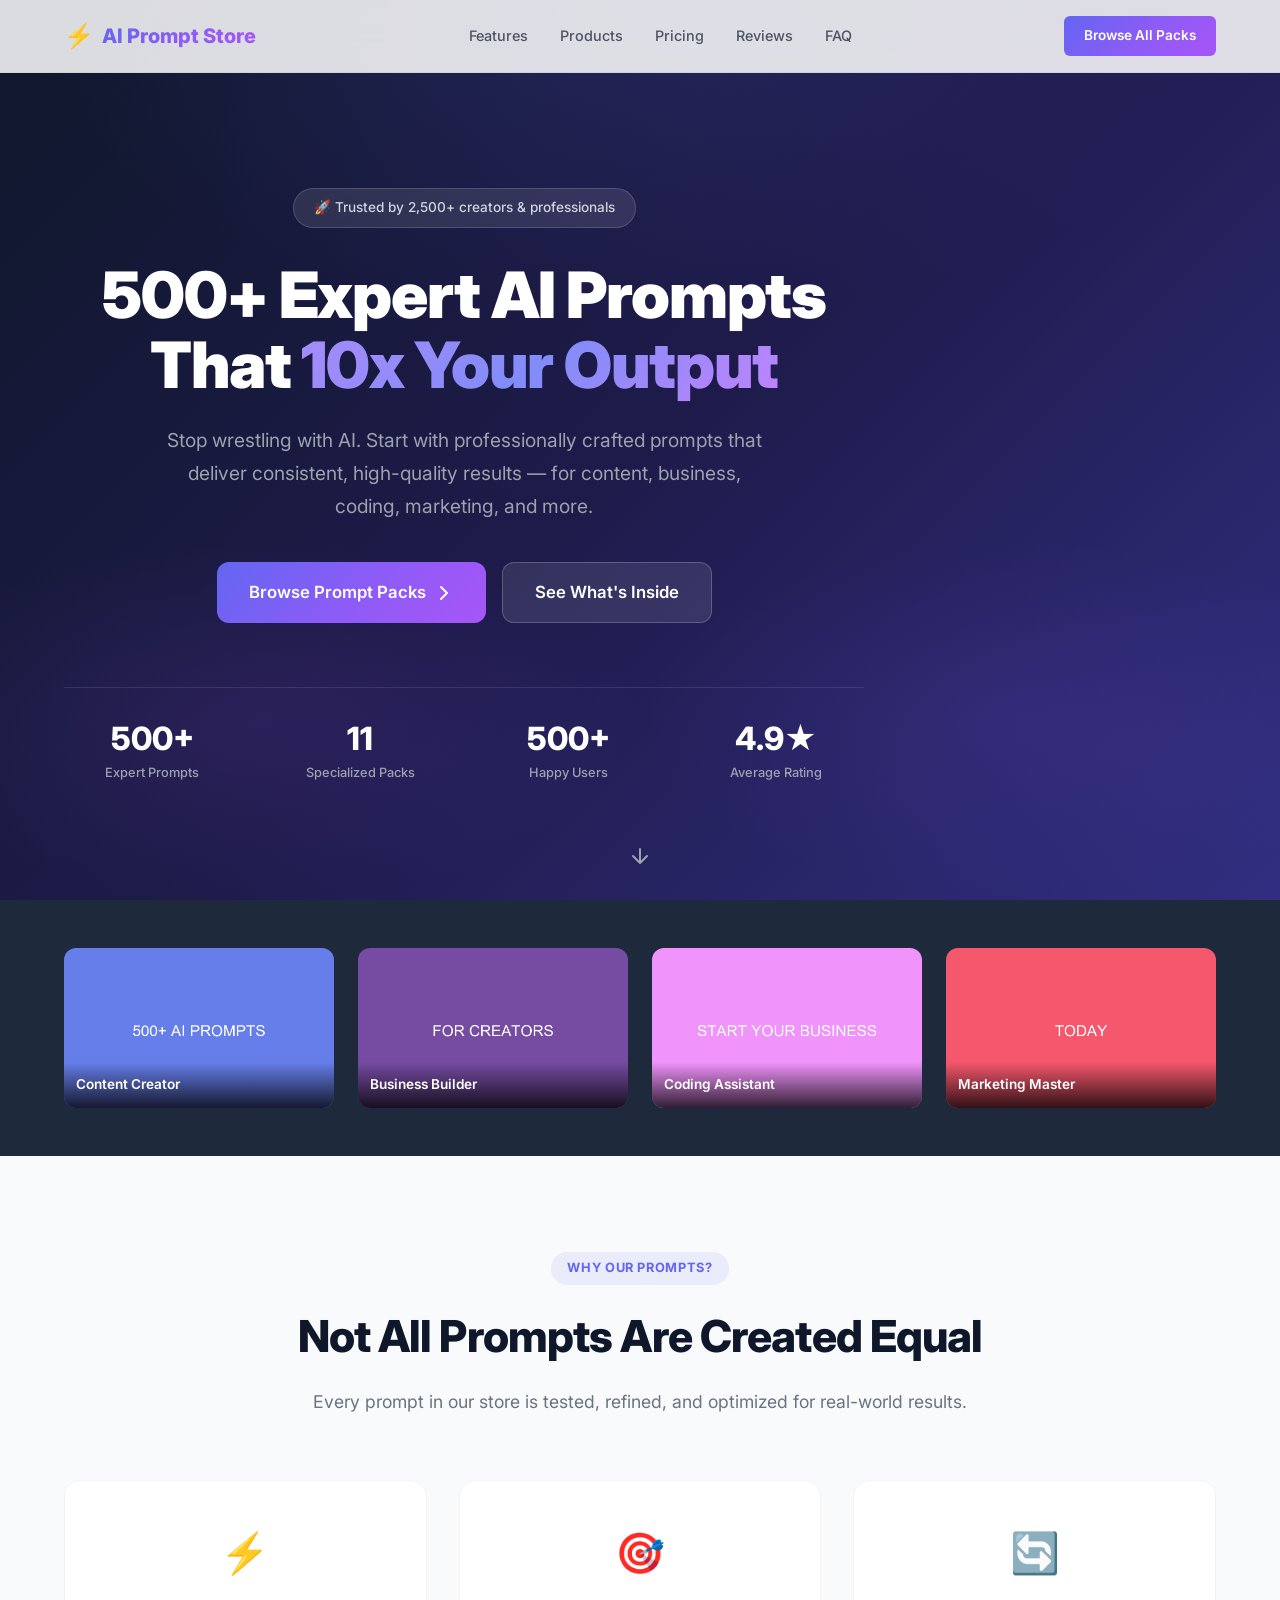
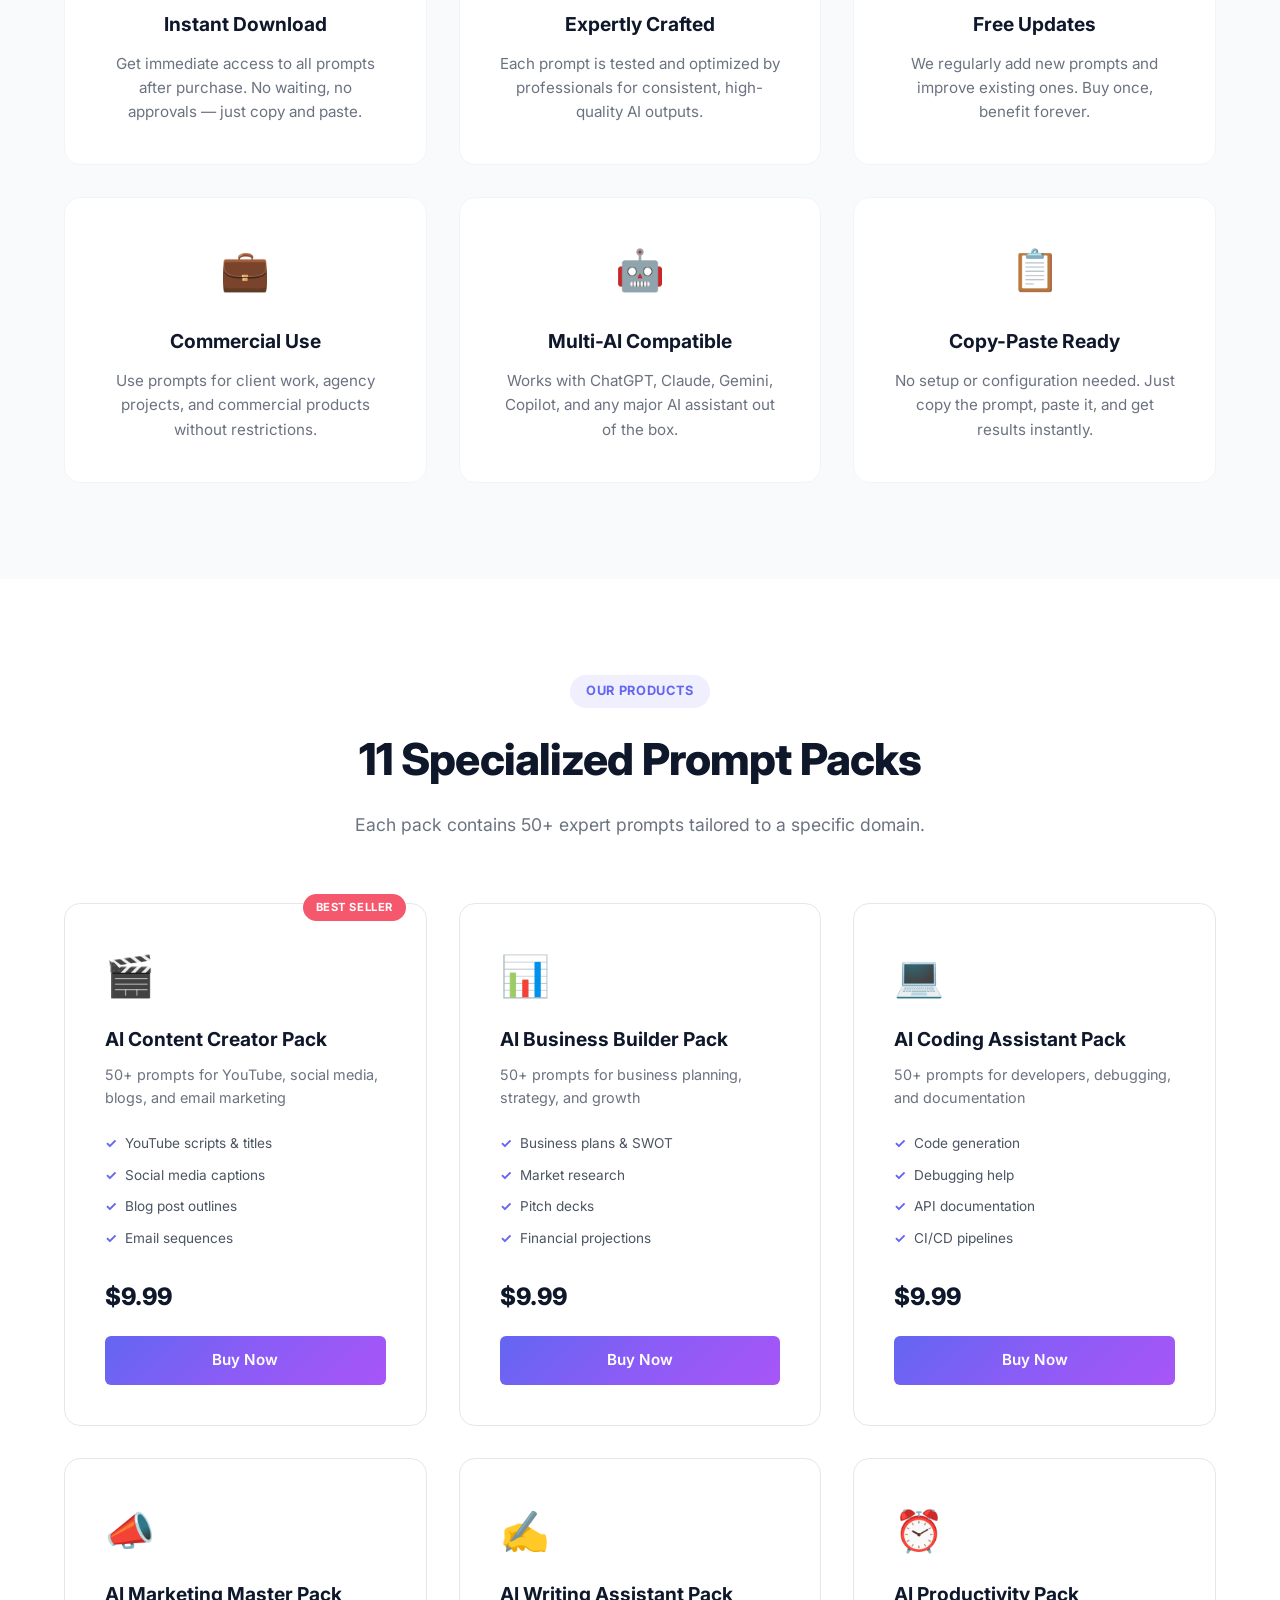
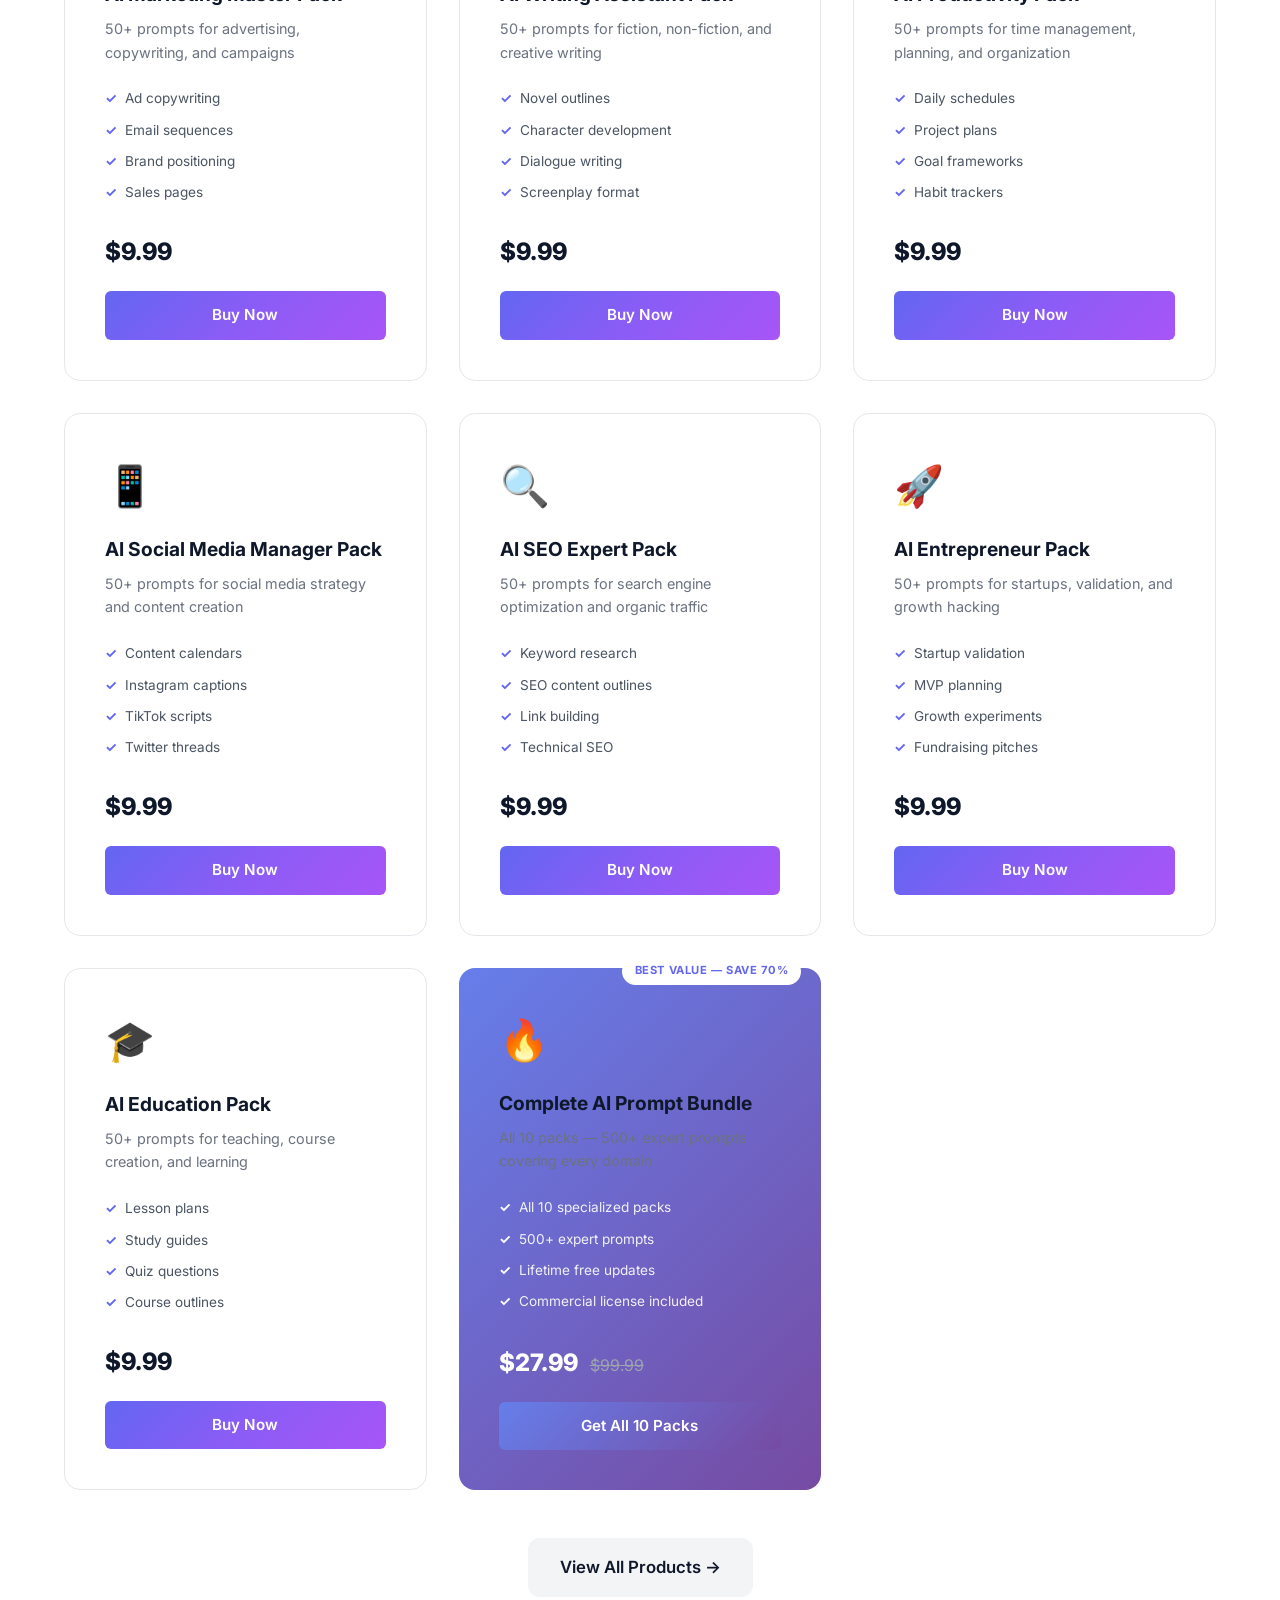
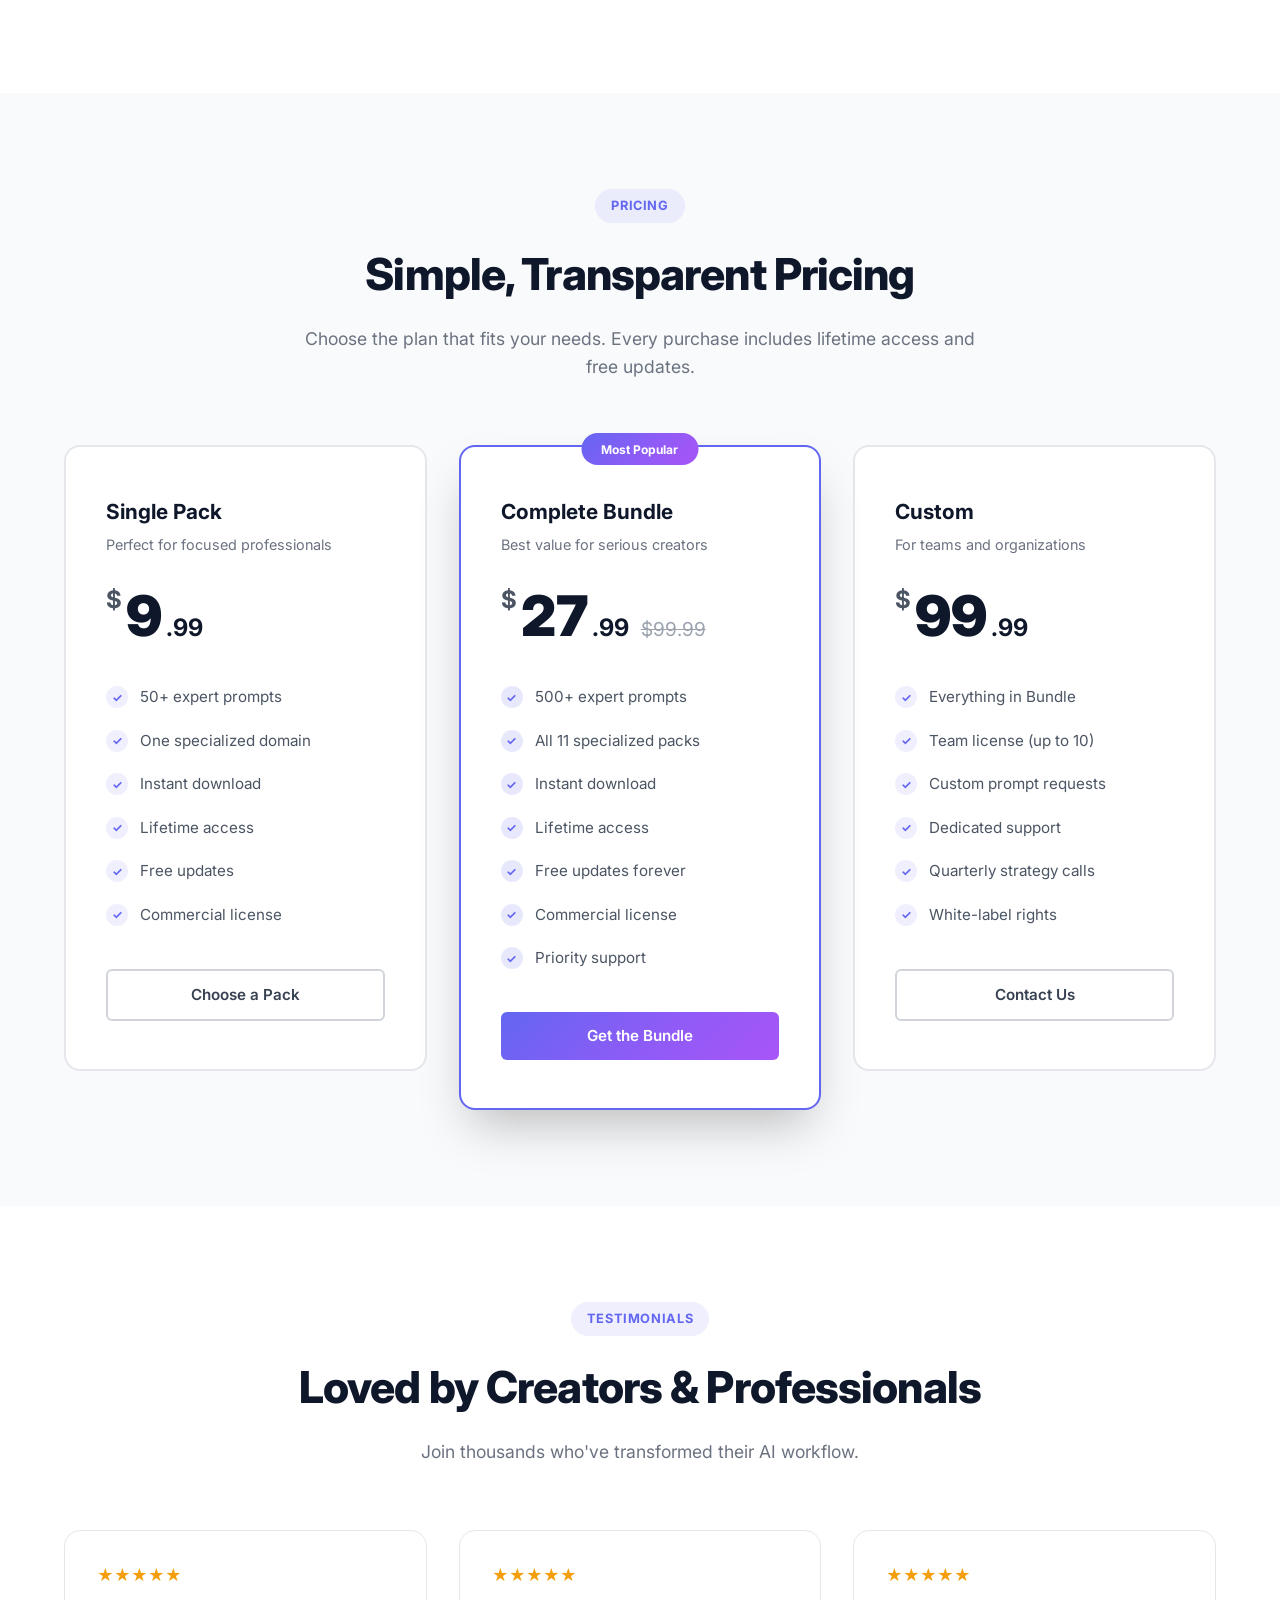
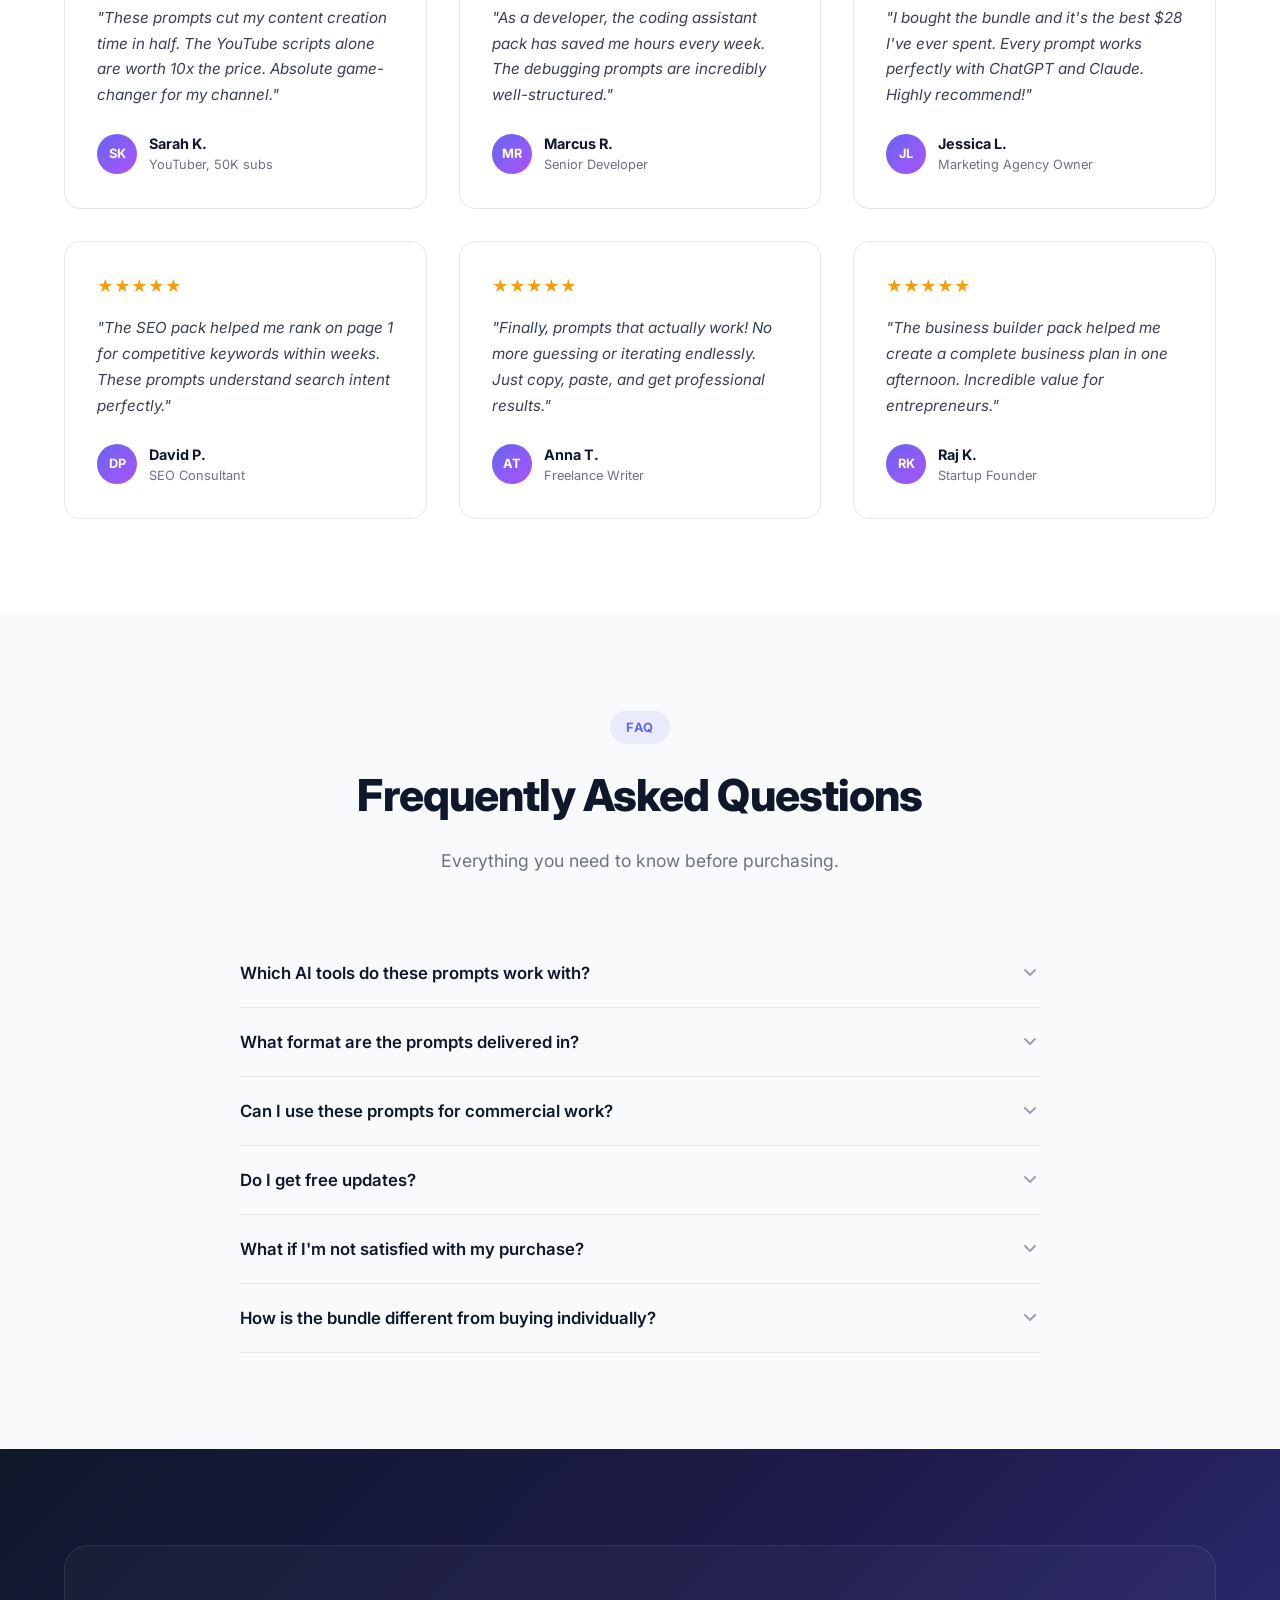
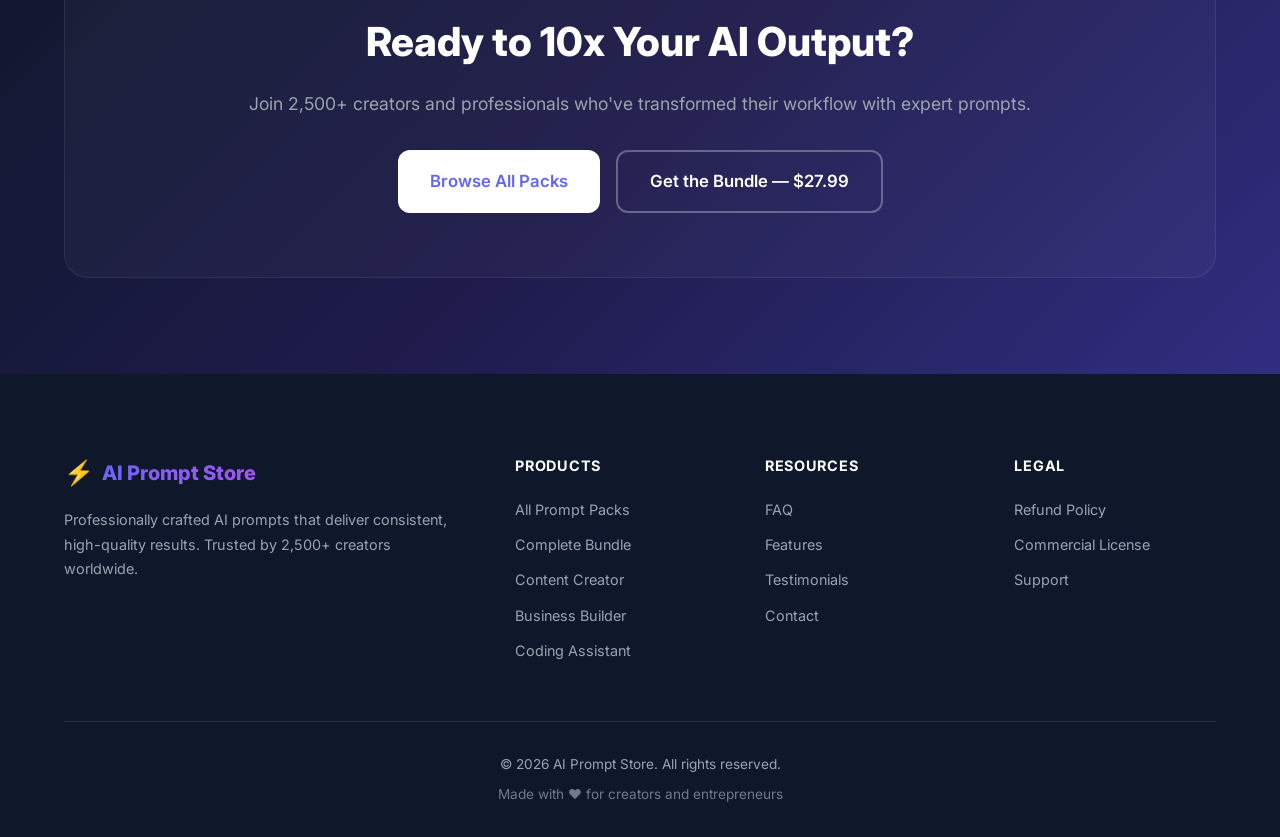
==== index.html @ a490a83b "Serve landing site at Pages root: move website/* to repo root" ====
<!DOCTYPE html>
<html lang="en">
<head>
    <meta charset="UTF-8">
    <meta name="viewport" content="width=device-width, initial-scale=1.0">
    <title>AI Prompt Store - 500+ Expert Prompts for Creators & Entrepreneurs</title>
    <meta name="description" content="Download 500+ expert AI prompts for content creation, marketing, coding, business, and more. Boost your productivity with our curated prompt collections.">
    <meta property="og:title" content="AI Prompt Store — 500+ Expert AI Prompts">
    <meta property="og:description" content="Supercharge your workflow with professionally crafted prompts for ChatGPT, Claude, and Gemini.">
    <meta property="og:type" content="website">
    <meta name="twitter:card" content="summary_large_image">
    <link rel="preconnect" href="https://fonts.googleapis.com">
    <link rel="preconnect" href="https://fonts.gstatic.com" crossorigin>
    <link href="https://fonts.googleapis.com/css2?family=Inter:wght@300;400;500;600;700;800;900&display=swap" rel="stylesheet">
    <link rel="stylesheet" href="css/styles.css">
</head>
<body>
    <!-- Navigation -->
    <header class="header" id="header">
        <div class="container">
            <nav class="nav">
                <a href="index.html" class="logo">
                    <span class="logo-icon">⚡</span>
                    <span class="logo-text">AI Prompt Store</span>
                </a>
                <ul class="nav-links" id="navLinks">
                    <li><a href="#features">Features</a></li>
                    <li><a href="#products">Products</a></li>
                    <li><a href="#pricing">Pricing</a></li>
                    <li><a href="#testimonials">Reviews</a></li>
                    <li><a href="#faq">FAQ</a></li>
                </ul>
                <a href="products.html" class="cta-nav">Browse All Packs</a>
                <button class="mobile-toggle" id="mobileToggle" aria-label="Toggle menu">
                    <span></span>
                    <span></span>
                    <span></span>
                </button>
            </nav>
        </div>
    </header>

    <!-- Hero Section -->
    <section class="hero">
        <div class="hero-bg"></div>
        <div class="container">
            <div class="hero-content">
                <span class="hero-badge">🚀 Trusted by 2,500+ creators & professionals</span>
                <h1 class="hero-title">500+ Expert AI Prompts That <span class="gradient-text">10x Your Output</span></h1>
                <p class="hero-subtitle">Stop wrestling with AI. Start with professionally crafted prompts that deliver consistent, high-quality results — for content, business, coding, marketing, and more.</p>
                <div class="hero-cta">
                    <a href="products.html" class="btn btn-primary btn-large">
                        Browse Prompt Packs
                        <svg width="20" height="20" viewBox="0 0 20 20" fill="none"><path d="M7 4l6 6-6 6" stroke="currentColor" stroke-width="2" stroke-linecap="round" stroke-linejoin="round"/></svg>
                    </a>
                    <a href="#features" class="btn btn-ghost btn-large">See What's Inside</a>
                </div>
                <div class="hero-stats">
                    <div class="stat">
                        <span class="stat-number">500+</span>
                        <span class="stat-label">Expert Prompts</span>
                    </div>
                    <div class="stat">
                        <span class="stat-number">11</span>
                        <span class="stat-label">Specialized Packs</span>
                    </div>
                    <div class="stat">
                        <span class="stat-number">2,500+</span>
                        <span class="stat-label">Happy Users</span>
                    </div>
                    <div class="stat">
                        <span class="stat-number">4.9★</span>
                        <span class="stat-label">Average Rating</span>
                    </div>
                </div>
            </div>
        </div>
        <div class="hero-scroll">
            <a href="#features">
                <svg width="24" height="24" viewBox="0 0 24 24" fill="none"><path d="M12 5v14M5 12l7 7 7-7" stroke="currentColor" stroke-width="2" stroke-linecap="round" stroke-linejoin="round"/></svg>
            </a>
        </div>
    </section>

    <!-- Promo Images Strip -->
    <section class="promo-strip">
        <div class="container">
            <div class="promo-grid">
                <div class="promo-item">
                    <img src="promo-1.png" alt="AI Prompt Pack Preview" loading="lazy">
                    <span>Content Creator</span>
                </div>
                <div class="promo-item">
                    <img src="promo-2.png" alt="Business Builder Pack" loading="lazy">
                    <span>Business Builder</span>
                </div>
                <div class="promo-item">
                    <img src="promo-3.png" alt="Coding Assistant Pack" loading="lazy">
                    <span>Coding Assistant</span>
                </div>
                <div class="promo-item">
                    <img src="promo-4.png" alt="Marketing Master Pack" loading="lazy">
                    <span>Marketing Master</span>
                </div>
            </div>
        </div>
    </section>

    <!-- Features Section -->
    <section class="features" id="features">
        <div class="container">
            <div class="section-header">
                <span class="section-badge">Why Our Prompts?</span>
                <h2 class="section-title">Not All Prompts Are Created Equal</h2>
                <p class="section-subtitle">Every prompt in our store is tested, refined, and optimized for real-world results.</p>
            </div>
            <div class="features-grid">
                <div class="feature-card">
                    <div class="feature-icon">⚡</div>
                    <h3>Instant Download</h3>
                    <p>Get immediate access to all prompts after purchase. No waiting, no approvals — just copy and paste.</p>
                </div>
                <div class="feature-card">
                    <div class="feature-icon">🎯</div>
                    <h3>Expertly Crafted</h3>
                    <p>Each prompt is tested and optimized by professionals for consistent, high-quality AI outputs.</p>
                </div>
                <div class="feature-card">
                    <div class="feature-icon">🔄</div>
                    <h3>Free Updates</h3>
                    <p>We regularly add new prompts and improve existing ones. Buy once, benefit forever.</p>
                </div>
                <div class="feature-card">
                    <div class="feature-icon">💼</div>
                    <h3>Commercial Use</h3>
                    <p>Use prompts for client work, agency projects, and commercial products without restrictions.</p>
                </div>
                <div class="feature-card">
                    <div class="feature-icon">🤖</div>
                    <h3>Multi-AI Compatible</h3>
                    <p>Works with ChatGPT, Claude, Gemini, Copilot, and any major AI assistant out of the box.</p>
                </div>
                <div class="feature-card">
                    <div class="feature-icon">📋</div>
                    <h3>Copy-Paste Ready</h3>
                    <p>No setup or configuration needed. Just copy the prompt, paste it, and get results instantly.</p>
                </div>
            </div>
        </div>
    </section>

    <!-- Products Section -->
    <section class="products" id="products">
        <div class="container">
            <div class="section-header">
                <span class="section-badge">Our Products</span>
                <h2 class="section-title">11 Specialized Prompt Packs</h2>
                <p class="section-subtitle">Each pack contains 50+ expert prompts tailored to a specific domain.</p>
            </div>
            <div class="product-grid">
                <div class="product-card">
                    <div class="product-badge">Best Seller</div>
                    <div class="product-icon">🎬</div>
                    <h3>AI Content Creator Pack</h3>
                    <p>50+ prompts for YouTube, social media, blogs, and email marketing</p>
                    <ul class="product-features">
                        <li>YouTube scripts & titles</li>
                        <li>Social media captions</li>
                        <li>Blog post outlines</li>
                        <li>Email sequences</li>
                    </ul>
                    <div class="product-price">
                        <span class="price-current">$9.99</span>
                    </div>
                    <a href="https://abhishekanand31.gumroad.com/l/ai-content-creator-pack" class="btn btn-primary" target="_blank" rel="noopener">Buy Now</a>
                </div>

                <div class="product-card">
                    <div class="product-icon">📊</div>
                    <h3>AI Business Builder Pack</h3>
                    <p>50+ prompts for business planning, strategy, and growth</p>
                    <ul class="product-features">
                        <li>Business plans & SWOT</li>
                        <li>Market research</li>
                        <li>Pitch decks</li>
                        <li>Financial projections</li>
                    </ul>
                    <div class="product-price">
                        <span class="price-current">$9.99</span>
                    </div>
                    <a href="https://abhishekanand31.gumroad.com/l/ai-business-builder-pack" class="btn btn-primary" target="_blank" rel="noopener">Buy Now</a>
                </div>

                <div class="product-card">
                    <div class="product-icon">💻</div>
                    <h3>AI Coding Assistant Pack</h3>
                    <p>50+ prompts for developers, debugging, and documentation</p>
                    <ul class="product-features">
                        <li>Code generation</li>
                        <li>Debugging help</li>
                        <li>API documentation</li>
                        <li>CI/CD pipelines</li>
                    </ul>
                    <div class="product-price">
                        <span class="price-current">$9.99</span>
                    </div>
                    <a href="https://abhishekanand31.gumroad.com/l/ai-coding-assistant-pack" class="btn btn-primary" target="_blank" rel="noopener">Buy Now</a>
                </div>

                <div class="product-card">
                    <div class="product-icon">📣</div>
                    <h3>AI Marketing Master Pack</h3>
                    <p>50+ prompts for advertising, copywriting, and campaigns</p>
                    <ul class="product-features">
                        <li>Ad copywriting</li>
                        <li>Email sequences</li>
                        <li>Brand positioning</li>
                        <li>Sales pages</li>
                    </ul>
                    <div class="product-price">
                        <span class="price-current">$9.99</span>
                    </div>
                    <a href="https://abhishekanand31.gumroad.com/l/ai-marketing-master-pack" class="btn btn-primary" target="_blank" rel="noopener">Buy Now</a>
                </div>

                <div class="product-card">
                    <div class="product-icon">✍️</div>
                    <h3>AI Writing Assistant Pack</h3>
                    <p>50+ prompts for fiction, non-fiction, and creative writing</p>
                    <ul class="product-features">
                        <li>Novel outlines</li>
                        <li>Character development</li>
                        <li>Dialogue writing</li>
                        <li>Screenplay format</li>
                    </ul>
                    <div class="product-price">
                        <span class="price-current">$9.99</span>
                    </div>
                    <a href="https://abhishekanand31.gumroad.com/l/ai-writing-assistant-pack" class="btn btn-primary" target="_blank" rel="noopener">Buy Now</a>
                </div>

                <div class="product-card">
                    <div class="product-icon">⏰</div>
                    <h3>AI Productivity Pack</h3>
                    <p>50+ prompts for time management, planning, and organization</p>
                    <ul class="product-features">
                        <li>Daily schedules</li>
                        <li>Project plans</li>
                        <li>Goal frameworks</li>
                        <li>Habit trackers</li>
                    </ul>
                    <div class="product-price">
                        <span class="price-current">$9.99</span>
                    </div>
                    <a href="https://abhishekanand31.gumroad.com/l/ai-productivity-pack" class="btn btn-primary" target="_blank" rel="noopener">Buy Now</a>
                </div>

                <div class="product-card">
                    <div class="product-icon">📱</div>
                    <h3>AI Social Media Manager Pack</h3>
                    <p>50+ prompts for social media strategy and content creation</p>
                    <ul class="product-features">
                        <li>Content calendars</li>
                        <li>Instagram captions</li>
                        <li>TikTok scripts</li>
                        <li>Twitter threads</li>
                    </ul>
                    <div class="product-price">
                        <span class="price-current">$9.99</span>
                    </div>
                    <a href="https://abhishekanand31.gumroad.com/l/ai-social-media-manager-pack" class="btn btn-primary" target="_blank" rel="noopener">Buy Now</a>
                </div>

                <div class="product-card">
                    <div class="product-icon">🔍</div>
                    <h3>AI SEO Expert Pack</h3>
                    <p>50+ prompts for search engine optimization and organic traffic</p>
                    <ul class="product-features">
                        <li>Keyword research</li>
                        <li>SEO content outlines</li>
                        <li>Link building</li>
                        <li>Technical SEO</li>
                    </ul>
                    <div class="product-price">
                        <span class="price-current">$9.99</span>
                    </div>
                    <a href="https://abhishekanand31.gumroad.com/l/ai-seo-expert-pack" class="btn btn-primary" target="_blank" rel="noopener">Buy Now</a>
                </div>

                <div class="product-card">
                    <div class="product-icon">🚀</div>
                    <h3>AI Entrepreneur Pack</h3>
                    <p>50+ prompts for startups, validation, and growth hacking</p>
                    <ul class="product-features">
                        <li>Startup validation</li>
                        <li>MVP planning</li>
                        <li>Growth experiments</li>
                        <li>Fundraising pitches</li>
                    </ul>
                    <div class="product-price">
                        <span class="price-current">$9.99</span>
                    </div>
                    <a href="https://abhishekanand31.gumroad.com/l/ai-entrepreneur-pack" class="btn btn-primary" target="_blank" rel="noopener">Buy Now</a>
                </div>

                <div class="product-card">
                    <div class="product-icon">🎓</div>
                    <h3>AI Education Pack</h3>
                    <p>50+ prompts for teaching, course creation, and learning</p>
                    <ul class="product-features">
                        <li>Lesson plans</li>
                        <li>Study guides</li>
                        <li>Quiz questions</li>
                        <li>Course outlines</li>
                    </ul>
                    <div class="product-price">
                        <span class="price-current">$9.99</span>
                    </div>
                    <a href="https://abhishekanand31.gumroad.com/l/ai-education-pack" class="btn btn-primary" target="_blank" rel="noopener">Buy Now</a>
                </div>

                <div class="product-card product-card-bundle">
                    <div class="product-badge badge-bundle">Best Value — Save 70%</div>
                    <div class="product-icon">🔥</div>
                    <h3>Complete AI Prompt Bundle</h3>
                    <p>All 10 packs — 500+ expert prompts covering every domain</p>
                    <ul class="product-features">
                        <li>All 10 specialized packs</li>
                        <li>500+ expert prompts</li>
                        <li>Lifetime free updates</li>
                        <li>Commercial license included</li>
                    </ul>
                    <div class="product-price">
                        <span class="price-current">$27.99</span>
                        <span class="price-original">$99.99</span>
                    </div>
                    <a href="https://abhishekanand31.gumroad.com/l/complete-ai-prompt-bundle" class="btn btn-bundle" target="_blank" rel="noopener">Get All 10 Packs</a>
                </div>
            </div>
            <div class="products-cta">
                <a href="products.html" class="btn btn-secondary btn-large">View All Products &rarr;</a>
            </div>
        </div>
    </section>

    <!-- Pricing Section -->
    <section class="pricing" id="pricing">
        <div class="container">
            <div class="section-header">
                <span class="section-badge">Pricing</span>
                <h2 class="section-title">Simple, Transparent Pricing</h2>
                <p class="section-subtitle">Choose the plan that fits your needs. Every purchase includes lifetime access and free updates.</p>
            </div>
            <div class="pricing-grid">
                <div class="pricing-card">
                    <div class="pricing-header">
                        <h3>Single Pack</h3>
                        <p>Perfect for focused professionals</p>
                    </div>
                    <div class="pricing-amount">
                        <span class="currency">$</span>
                        <span class="price">9</span>
                        <span class="cents">.99</span>
                    </div>
                    <ul class="pricing-features">
                        <li><span class="check">✓</span> 50+ expert prompts</li>
                        <li><span class="check">✓</span> One specialized domain</li>
                        <li><span class="check">✓</span> Instant download</li>
                        <li><span class="check">✓</span> Lifetime access</li>
                        <li><span class="check">✓</span> Free updates</li>
                        <li><span class="check">✓</span> Commercial license</li>
                    </ul>
                    <a href="products.html" class="btn btn-outline">Choose a Pack</a>
                </div>

                <div class="pricing-card pricing-popular">
                    <div class="popular-badge">Most Popular</div>
                    <div class="pricing-header">
                        <h3>Complete Bundle</h3>
                        <p>Best value for serious creators</p>
                    </div>
                    <div class="pricing-amount">
                        <span class="currency">$</span>
                        <span class="price">27</span>
                        <span class="cents">.99</span>
                        <span class="period">$99.99</span>
                    </div>
                    <ul class="pricing-features">
                        <li><span class="check">✓</span> 500+ expert prompts</li>
                        <li><span class="check">✓</span> All 11 specialized packs</li>
                        <li><span class="check">✓</span> Instant download</li>
                        <li><span class="check">✓</span> Lifetime access</li>
                        <li><span class="check">✓</span> Free updates forever</li>
                        <li><span class="check">✓</span> Commercial license</li>
                        <li><span class="check">✓</span> Priority support</li>
                    </ul>
                    <a href="https://abhishekanand31.gumroad.com/l/complete-ai-prompt-bundle" class="btn btn-primary" target="_blank" rel="noopener">Get the Bundle</a>
                </div>

                <div class="pricing-card">
                    <div class="pricing-header">
                        <h3>Custom</h3>
                        <p>For teams and organizations</p>
                    </div>
                    <div class="pricing-amount">
                        <span class="currency">$</span>
                        <span class="price">99</span>
                        <span class="cents">.99</span>
                    </div>
                    <ul class="pricing-features">
                        <li><span class="check">✓</span> Everything in Bundle</li>
                        <li><span class="check">✓</span> Team license (up to 10)</li>
                        <li><span class="check">✓</span> Custom prompt requests</li>
                        <li><span class="check">✓</span> Dedicated support</li>
                        <li><span class="check">✓</span> Quarterly strategy calls</li>
                        <li><span class="check">✓</span> White-label rights</li>
                    </ul>
                    <a href="mailto:abhishekanand31@gmail.com" class="btn btn-outline">Contact Us</a>
                </div>
            </div>
        </div>
    </section>

    <!-- Testimonials Section -->
    <section class="testimonials" id="testimonials">
        <div class="container">
            <div class="section-header">
                <span class="section-badge">Testimonials</span>
                <h2 class="section-title">Loved by Creators & Professionals</h2>
                <p class="section-subtitle">Join thousands who've transformed their AI workflow.</p>
            </div>
            <div class="testimonials-grid">
                <div class="testimonial-card">
                    <div class="testimonial-stars">★★★★★</div>
                    <p class="testimonial-text">"These prompts cut my content creation time in half. The YouTube scripts alone are worth 10x the price. Absolute game-changer for my channel."</p>
                    <div class="testimonial-author">
                        <div class="author-avatar">SK</div>
                        <div class="author-info">
                            <span class="author-name">Sarah K.</span>
                            <span class="author-role">YouTuber, 50K subs</span>
                        </div>
                    </div>
                </div>

                <div class="testimonial-card">
                    <div class="testimonial-stars">★★★★★</div>
                    <p class="testimonial-text">"As a developer, the coding assistant pack has saved me hours every week. The debugging prompts are incredibly well-structured."</p>
                    <div class="testimonial-author">
                        <div class="author-avatar">MR</div>
                        <div class="author-info">
                            <span class="author-name">Marcus R.</span>
                            <span class="author-role">Senior Developer</span>
                        </div>
                    </div>
                </div>

                <div class="testimonial-card">
                    <div class="testimonial-stars">★★★★★</div>
                    <p class="testimonial-text">"I bought the bundle and it's the best $28 I've ever spent. Every prompt works perfectly with ChatGPT and Claude. Highly recommend!"</p>
                    <div class="testimonial-author">
                        <div class="author-avatar">JL</div>
                        <div class="author-info">
                            <span class="author-name">Jessica L.</span>
                            <span class="author-role">Marketing Agency Owner</span>
                        </div>
                    </div>
                </div>

                <div class="testimonial-card">
                    <div class="testimonial-stars">★★★★★</div>
                    <p class="testimonial-text">"The SEO pack helped me rank on page 1 for competitive keywords within weeks. These prompts understand search intent perfectly."</p>
                    <div class="testimonial-author">
                        <div class="author-avatar">DP</div>
                        <div class="author-info">
                            <span class="author-name">David P.</span>
                            <span class="author-role">SEO Consultant</span>
                        </div>
                    </div>
                </div>

                <div class="testimonial-card">
                    <div class="testimonial-stars">★★★★★</div>
                    <p class="testimonial-text">"Finally, prompts that actually work! No more guessing or iterating endlessly. Just copy, paste, and get professional results."</p>
                    <div class="testimonial-author">
                        <div class="author-avatar">AT</div>
                        <div class="author-info">
                            <span class="author-name">Anna T.</span>
                            <span class="author-role">Freelance Writer</span>
                        </div>
                    </div>
                </div>

                <div class="testimonial-card">
                    <div class="testimonial-stars">★★★★★</div>
                    <p class="testimonial-text">"The business builder pack helped me create a complete business plan in one afternoon. Incredible value for entrepreneurs."</p>
                    <div class="testimonial-author">
                        <div class="author-avatar">RK</div>
                        <div class="author-info">
                            <span class="author-name">Raj K.</span>
                            <span class="author-role">Startup Founder</span>
                        </div>
                    </div>
                </div>
            </div>
        </div>
    </section>

    <!-- FAQ Section -->
    <section class="faq" id="faq">
        <div class="container">
            <div class="section-header">
                <span class="section-badge">FAQ</span>
                <h2 class="section-title">Frequently Asked Questions</h2>
                <p class="section-subtitle">Everything you need to know before purchasing.</p>
            </div>
            <div class="faq-list">
                <div class="faq-item">
                    <button class="faq-question" aria-expanded="false">
                        <span>Which AI tools do these prompts work with?</span>
                        <svg class="faq-icon" width="20" height="20" viewBox="0 0 20 20" fill="none"><path d="M5 7l5 5 5-5" stroke="currentColor" stroke-width="2" stroke-linecap="round" stroke-linejoin="round"/></svg>
                    </button>
                    <div class="faq-answer">
                        <p>All prompts work with ChatGPT (GPT-4 & GPT-3.5), Claude, Google Gemini, Microsoft Copilot, and any other major AI assistant. They're designed to be model-agnostic — just copy and paste.</p>
                    </div>
                </div>

                <div class="faq-item">
                    <button class="faq-question" aria-expanded="false">
                        <span>What format are the prompts delivered in?</span>
                        <svg class="faq-icon" width="20" height="20" viewBox="0 0 20 20" fill="none"><path d="M5 7l5 5 5-5" stroke="currentColor" stroke-width="2" stroke-linecap="round" stroke-linejoin="round"/></svg>
                    </button>
                    <div class="faq-answer">
                        <p>Prompts are delivered as a beautifully formatted Markdown (.md) file that works with any text editor. You can also open it in Notion, Obsidian, or any Markdown viewer. Each prompt is clearly categorized and ready to copy-paste.</p>
                    </div>
                </div>

                <div class="faq-item">
                    <button class="faq-question" aria-expanded="false">
                        <span>Can I use these prompts for commercial work?</span>
                        <svg class="faq-icon" width="20" height="20" viewBox="0 0 20 20" fill="none"><path d="M5 7l5 5 5-5" stroke="currentColor" stroke-width="2" stroke-linecap="round" stroke-linejoin="round"/></svg>
                    </button>
                    <div class="faq-answer">
                        <p>Absolutely! Every purchase includes a full commercial license. You can use these prompts for client work, agency projects, content you sell, and any commercial purpose. No attribution required.</p>
                    </div>
                </div>

                <div class="faq-item">
                    <button class="faq-question" aria-expanded="false">
                        <span>Do I get free updates?</span>
                        <svg class="faq-icon" width="20" height="20" viewBox="0 0 20 20" fill="none"><path d="M5 7l5 5 5-5" stroke="currentColor" stroke-width="2" stroke-linecap="round" stroke-linejoin="round"/></svg>
                    </button>
                    <div class="faq-answer">
                        <p>Yes! All purchases include lifetime free updates. We regularly add new prompts and improve existing ones based on user feedback. You'll get notified when new content is available.</p>
                    </div>
                </div>

                <div class="faq-item">
                    <button class="faq-question" aria-expanded="false">
                        <span>What if I'm not satisfied with my purchase?</span>
                        <svg class="faq-icon" width="20" height="20" viewBox="0 0 20 20" fill="none"><path d="M5 7l5 5 5-5" stroke="currentColor" stroke-width="2" stroke-linecap="round" stroke-linejoin="round"/></svg>
                    </button>
                    <div class="faq-answer">
                        <p>We offer a 30-day money-back guarantee. If you're not completely satisfied, just reach out and we'll refund your purchase — no questions asked. We stand behind the quality of our prompts.</p>
                    </div>
                </div>

                <div class="faq-item">
                    <button class="faq-question" aria-expanded="false">
                        <span>How is the bundle different from buying individually?</span>
                        <svg class="faq-icon" width="20" height="20" viewBox="0 0 20 20" fill="none"><path d="M5 7l5 5 5-5" stroke="currentColor" stroke-width="2" stroke-linecap="round" stroke-linejoin="round"/></svg>
                    </button>
                    <div class="faq-answer">
                        <p>The Complete Bundle includes all 10 individual packs plus a bonus "All-in-One" combined file for easy reference. At $27.99, you save 70% compared to buying all packs individually ($99.99 total). It's the best value by far.</p>
                    </div>
                </div>
            </div>
        </div>
    </section>

    <!-- CTA Section -->
    <section class="cta-section">
        <div class="container">
            <div class="cta-box">
                <h2>Ready to 10x Your AI Output?</h2>
                <p>Join 2,500+ creators and professionals who've transformed their workflow with expert prompts.</p>
                <div class="cta-buttons">
                    <a href="products.html" class="btn btn-white btn-large">Browse All Packs</a>
                    <a href="https://abhishekanand31.gumroad.com/l/complete-ai-prompt-bundle" class="btn btn-white-outline btn-large" target="_blank" rel="noopener">Get the Bundle — $27.99</a>
                </div>
            </div>
        </div>
    </section>

    <!-- Footer -->
    <footer class="footer">
        <div class="container">
            <div class="footer-grid">
                <div class="footer-brand">
                    <a href="index.html" class="logo">
                        <span class="logo-icon">⚡</span>
                        <span class="logo-text">AI Prompt Store</span>
                    </a>
                    <p>Professionally crafted AI prompts that deliver consistent, high-quality results. Trusted by 2,500+ creators worldwide.</p>
                </div>
                <div class="footer-links">
                    <h4>Products</h4>
                    <ul>
                        <li><a href="products.html">All Prompt Packs</a></li>
                        <li><a href="https://abhishekanand31.gumroad.com/l/complete-ai-prompt-bundle" target="_blank" rel="noopener">Complete Bundle</a></li>
                        <li><a href="products.html#creator">Content Creator</a></li>
                        <li><a href="products.html#business">Business Builder</a></li>
                        <li><a href="products.html#coding">Coding Assistant</a></li>
                    </ul>
                </div>
                <div class="footer-links">
                    <h4>Resources</h4>
                    <ul>
                        <li><a href="#faq">FAQ</a></li>
                        <li><a href="#features">Features</a></li>
                        <li><a href="#testimonials">Testimonials</a></li>
                        <li><a href="mailto:abhishekanand31@gmail.com">Contact</a></li>
                    </ul>
                </div>
                <div class="footer-links">
                    <h4>Legal</h4>
                    <ul>
                        <li><a href="#faq">Refund Policy</a></li>
                        <li><a href="#faq">Commercial License</a></li>
                        <li><a href="mailto:abhishekanand31@gmail.com">Support</a></li>
                    </ul>
                </div>
            </div>
            <div class="footer-bottom">
                <p>&copy; 2026 AI Prompt Store. All rights reserved.</p>
                <p>Made with ❤️ for creators and entrepreneurs</p>
            </div>
        </div>
    </footer>

    <script src="js/main.js"></script>
</body>
</html>
---- css/styles.css ----
/* ===== CSS Variables ===== */
:root {
    --primary: #6366f1;
    --primary-dark: #4f46e5;
    --primary-light: #818cf8;
    --secondary: #f5576c;
    --accent: #f093fb;
    --dark: #0f172a;
    --dark-2: #1e293b;
    --gray-900: #111827;
    --gray-800: #1f2937;
    --gray-700: #374151;
    --gray-600: #4b5563;
    --gray-500: #6b7280;
    --gray-400: #9ca3af;
    --gray-300: #d1d5db;
    --gray-200: #e5e7eb;
    --gray-100: #f3f4f6;
    --gray-50: #f9fafb;
    --white: #ffffff;
    --success: #10b981;
    --warning: #f59e0b;
    --gradient-primary: linear-gradient(135deg, #6366f1 0%, #8b5cf6 50%, #a855f7 100%);
    --gradient-hero: linear-gradient(135deg, #0f172a 0%, #1e1b4b 50%, #312e81 100%);
    --gradient-cta: linear-gradient(135deg, #f093fb 0%, #f5576c 100%);
    --gradient-bundle: linear-gradient(135deg, #667eea 0%, #764ba2 100%);
    --shadow-sm: 0 1px 2px rgba(0,0,0,0.05);
    --shadow: 0 4px 6px -1px rgba(0,0,0,0.1), 0 2px 4px -1px rgba(0,0,0,0.06);
    --shadow-md: 0 10px 15px -3px rgba(0,0,0,0.1), 0 4px 6px -2px rgba(0,0,0,0.05);
    --shadow-lg: 0 20px 25px -5px rgba(0,0,0,0.1), 0 10px 10px -5px rgba(0,0,0,0.04);
    --shadow-xl: 0 25px 50px -12px rgba(0,0,0,0.25);
    --shadow-glow: 0 0 40px rgba(99, 102, 241, 0.3);
    --radius-sm: 6px;
    --radius: 12px;
    --radius-lg: 16px;
    --radius-xl: 24px;
    --transition: all 0.3s cubic-bezier(0.4, 0, 0.2, 1);
    --font: 'Inter', -apple-system, BlinkMacSystemFont, 'Segoe UI', sans-serif;
}

/* ===== Reset & Base ===== */
*, *::before, *::after {
    margin: 0;
    padding: 0;
    box-sizing: border-box;
}

html {
    scroll-behavior: smooth;
    -webkit-font-smoothing: antialiased;
    -moz-osx-font-smoothing: grayscale;
}

body {
    font-family: var(--font);
    font-size: 16px;
    line-height: 1.6;
    color: var(--gray-700);
    background: var(--white);
    overflow-x: hidden;
}

a {
    text-decoration: none;
    color: inherit;
    transition: var(--transition);
}

ul {
    list-style: none;
}

img {
    max-width: 100%;
    height: auto;
    display: block;
}

button {
    cursor: pointer;
    border: none;
    background: none;
    font-family: inherit;
}

.container {
    width: 100%;
    max-width: 1200px;
    margin: 0 auto;
    padding: 0 24px;
}

/* ===== Header / Navigation ===== */
.header {
    position: fixed;
    top: 0;
    left: 0;
    right: 0;
    z-index: 1000;
    background: rgba(255, 255, 255, 0.85);
    backdrop-filter: blur(20px);
    -webkit-backdrop-filter: blur(20px);
    border-bottom: 1px solid rgba(0,0,0,0.05);
    transition: var(--transition);
}

.header.scrolled {
    box-shadow: var(--shadow-md);
    background: rgba(255, 255, 255, 0.95);
}

.nav {
    display: flex;
    align-items: center;
    justify-content: space-between;
    height: 72px;
}

.logo {
    display: flex;
    align-items: center;
    gap: 8px;
    font-size: 1.25rem;
    font-weight: 800;
    color: var(--dark);
}

.logo-icon {
    font-size: 1.5rem;
}

.logo-text {
    background: var(--gradient-primary);
    -webkit-background-clip: text;
    -webkit-text-fill-color: transparent;
    background-clip: text;
}

.nav-links {
    display: flex;
    align-items: center;
    gap: 2rem;
}

.nav-links a {
    font-size: 0.9rem;
    font-weight: 500;
    color: var(--gray-600);
    position: relative;
}

.nav-links a::after {
    content: '';
    position: absolute;
    bottom: -4px;
    left: 0;
    width: 0;
    height: 2px;
    background: var(--gradient-primary);
    transition: var(--transition);
}

.nav-links a:hover {
    color: var(--primary);
}

.nav-links a:hover::after {
    width: 100%;
}

.cta-nav {
    padding: 0.6rem 1.25rem;
    background: var(--gradient-primary);
    color: white !important;
    border-radius: var(--radius-sm);
    font-size: 0.85rem;
    font-weight: 600;
    transition: var(--transition);
}

.cta-nav:hover {
    transform: translateY(-1px);
    box-shadow: var(--shadow-md);
}

.mobile-toggle {
    display: none;
    flex-direction: column;
    gap: 5px;
    padding: 4px;
}

.mobile-toggle span {
    display: block;
    width: 24px;
    height: 2px;
    background: var(--dark);
    border-radius: 2px;
    transition: var(--transition);
}

/* ===== Hero Section ===== */
.hero {
    position: relative;
    min-height: 100vh;
    display: flex;
    align-items: center;
    justify-content: center;
    background: var(--gradient-hero);
    overflow: hidden;
    padding-top: 72px;
}

.hero-bg {
    position: absolute;
    inset: 0;
    background:
        radial-gradient(ellipse 80% 60% at 50% 0%, rgba(99, 102, 241, 0.15) 0%, transparent 60%),
        radial-gradient(ellipse 60% 40% at 80% 80%, rgba(139, 92, 246, 0.1) 0%, transparent 50%),
        radial-gradient(ellipse 60% 40% at 20% 80%, rgba(168, 85, 247, 0.1) 0%, transparent 50%);
    pointer-events: none;
}

.hero-content {
    position: relative;
    z-index: 1;
    text-align: center;
    max-width: 800px;
    padding: 4rem 0;
}

.hero-badge {
    display: inline-block;
    padding: 0.5rem 1.25rem;
    background: rgba(255,255,255,0.1);
    border: 1px solid rgba(255,255,255,0.15);
    border-radius: 50px;
    color: var(--gray-300);
    font-size: 0.85rem;
    font-weight: 500;
    margin-bottom: 2rem;
    backdrop-filter: blur(10px);
}

.hero-title {
    font-size: clamp(2.5rem, 5vw, 4rem);
    font-weight: 900;
    line-height: 1.1;
    color: var(--white);
    margin-bottom: 1.5rem;
    letter-spacing: -0.02em;
}

.gradient-text {
    background: linear-gradient(135deg, #a78bfa 0%, #818cf8 50%, #c084fc 100%);
    -webkit-background-clip: text;
    -webkit-text-fill-color: transparent;
    background-clip: text;
}

.hero-subtitle {
    font-size: 1.2rem;
    color: var(--gray-400);
    margin-bottom: 2.5rem;
    max-width: 600px;
    margin-left: auto;
    margin-right: auto;
    line-height: 1.7;
}

.hero-cta {
    display: flex;
    gap: 1rem;
    justify-content: center;
    margin-bottom: 4rem;
    flex-wrap: wrap;
}

.hero-stats {
    display: grid;
    grid-template-columns: repeat(4, 1fr);
    gap: 2rem;
    padding-top: 2rem;
    border-top: 1px solid rgba(255,255,255,0.1);
}

.stat {
    text-align: center;
}

.stat-number {
    display: block;
    font-size: 2rem;
    font-weight: 800;
    color: var(--white);
    line-height: 1.2;
}

.stat-label {
    font-size: 0.8rem;
    color: var(--gray-400);
    font-weight: 500;
}

.hero-scroll {
    position: absolute;
    bottom: 2rem;
    left: 50%;
    transform: translateX(-50%);
    animation: bounce 2s infinite;
}

.hero-scroll a {
    color: var(--gray-400);
    display: flex;
    align-items: center;
    justify-content: center;
}

@keyframes bounce {
    0%, 100% { transform: translateX(-50%) translateY(0); }
    50% { transform: translateX(-50%) translateY(8px); }
}

/* ===== Buttons ===== */
.btn {
    display: inline-flex;
    align-items: center;
    justify-content: center;
    gap: 8px;
    padding: 0.75rem 1.5rem;
    border-radius: var(--radius-sm);
    font-size: 0.95rem;
    font-weight: 600;
    transition: var(--transition);
    white-space: nowrap;
}

.btn-primary {
    background: var(--gradient-primary);
    color: white;
}

.btn-primary:hover {
    transform: translateY(-2px);
    box-shadow: var(--shadow-lg), var(--shadow-glow);
}

.btn-secondary {
    background: var(--gray-100);
    color: var(--dark);
}

.btn-secondary:hover {
    background: var(--gray-200);
    transform: translateY(-2px);
}

.btn-outline {
    background: transparent;
    border: 2px solid var(--gray-300);
    color: var(--gray-700);
}

.btn-outline:hover {
    border-color: var(--primary);
    color: var(--primary);
}

.btn-bundle {
    background: var(--gradient-bundle);
    color: white;
}

.btn-bundle:hover {
    transform: translateY(-2px);
    box-shadow: var(--shadow-lg);
}

.btn-ghost {
    background: rgba(255,255,255,0.1);
    color: white;
    border: 1px solid rgba(255,255,255,0.2);
}

.btn-ghost:hover {
    background: rgba(255,255,255,0.15);
}

.btn-white {
    background: white;
    color: var(--primary);
}

.btn-white:hover {
    transform: translateY(-2px);
    box-shadow: var(--shadow-lg);
}

.btn-white-outline {
    background: transparent;
    color: white;
    border: 2px solid rgba(255,255,255,0.3);
}

.btn-white-outline:hover {
    background: rgba(255,255,255,0.1);
    border-color: rgba(255,255,255,0.5);
}

.btn-large {
    padding: 1rem 2rem;
    font-size: 1.05rem;
    border-radius: var(--radius);
}

/* ===== Promo Strip ===== */
.promo-strip {
    background: var(--dark-2);
    padding: 3rem 0;
}

.promo-grid {
    display: grid;
    grid-template-columns: repeat(4, 1fr);
    gap: 1.5rem;
}

.promo-item {
    position: relative;
    border-radius: var(--radius);
    overflow: hidden;
    transition: var(--transition);
}

.promo-item img {
    width: 100%;
    height: 160px;
    object-fit: cover;
    transition: var(--transition);
}

.promo-item span {
    position: absolute;
    bottom: 0;
    left: 0;
    right: 0;
    padding: 0.75rem;
    background: linear-gradient(transparent, rgba(0,0,0,0.8));
    color: white;
    font-size: 0.85rem;
    font-weight: 600;
}

.promo-item:hover {
    transform: translateY(-4px);
    box-shadow: var(--shadow-lg);
}

.promo-item:hover img {
    transform: scale(1.05);
}

/* ===== Section Common ===== */
.section-header {
    text-align: center;
    max-width: 700px;
    margin: 0 auto 4rem;
}

.section-badge {
    display: inline-block;
    padding: 0.4rem 1rem;
    background: rgba(99, 102, 241, 0.1);
    color: var(--primary);
    border-radius: 50px;
    font-size: 0.8rem;
    font-weight: 700;
    text-transform: uppercase;
    letter-spacing: 0.05em;
    margin-bottom: 1rem;
}

.section-title {
    font-size: clamp(2rem, 3.5vw, 2.75rem);
    font-weight: 800;
    color: var(--dark);
    margin-bottom: 1rem;
    letter-spacing: -0.02em;
}

.section-subtitle {
    font-size: 1.1rem;
    color: var(--gray-500);
}

/* ===== Features ===== */
.features {
    padding: 6rem 0;
    background: var(--gray-50);
}

.features-grid {
    display: grid;
    grid-template-columns: repeat(3, 1fr);
    gap: 2rem;
}

.feature-card {
    padding: 2.5rem;
    background: var(--white);
    border-radius: var(--radius-lg);
    text-align: center;
    transition: var(--transition);
    border: 1px solid var(--gray-100);
}

.feature-card:hover {
    transform: translateY(-6px);
    box-shadow: var(--shadow-lg);
    border-color: transparent;
}

.feature-icon {
    font-size: 2.5rem;
    margin-bottom: 1.5rem;
    display: block;
}

.feature-card h3 {
    font-size: 1.2rem;
    font-weight: 700;
    color: var(--dark);
    margin-bottom: 0.75rem;
}

.feature-card p {
    font-size: 0.95rem;
    color: var(--gray-500);
    line-height: 1.6;
}

/* ===== Products ===== */
.products {
    padding: 6rem 0;
}

.product-grid {
    display: grid;
    grid-template-columns: repeat(3, 1fr);
    gap: 2rem;
}

.product-card {
    position: relative;
    padding: 2.5rem;
    background: var(--white);
    border: 1px solid var(--gray-200);
    border-radius: var(--radius-lg);
    transition: var(--transition);
    display: flex;
    flex-direction: column;
}

.product-card:hover {
    transform: translateY(-6px);
    box-shadow: var(--shadow-xl);
    border-color: transparent;
}

.product-card-bundle {
    grid-column: span 1;
    background: var(--gradient-bundle);
    color: white;
    border: none;
}

.product-card-bundle h3,
.product-card-bundle p {
    color: white;
}

.product-card-bundle .product-features li {
    color: rgba(255,255,255,0.9);
}

.product-badge {
    position: absolute;
    top: -10px;
    right: 20px;
    padding: 0.3rem 0.8rem;
    background: var(--secondary);
    color: white;
    font-size: 0.7rem;
    font-weight: 700;
    border-radius: 50px;
    text-transform: uppercase;
    letter-spacing: 0.05em;
}

.badge-bundle {
    background: white;
    color: var(--primary);
}

.product-icon {
    font-size: 2.5rem;
    margin-bottom: 1rem;
}

.product-card h3 {
    font-size: 1.2rem;
    font-weight: 700;
    color: var(--dark);
    margin-bottom: 0.5rem;
}

.product-card p {
    font-size: 0.9rem;
    color: var(--gray-500);
    margin-bottom: 1.25rem;
}

.product-features {
    margin-bottom: 1.5rem;
    flex-grow: 1;
}

.product-features li {
    padding: 0.3rem 0;
    font-size: 0.85rem;
    color: var(--gray-600);
    position: relative;
    padding-left: 1.25rem;
}

.product-features li::before {
    content: "✓";
    position: absolute;
    left: 0;
    color: var(--primary);
    font-weight: 700;
}

.product-card-bundle .product-features li::before {
    color: white;
}

.product-price {
    margin-bottom: 1.25rem;
}

.price-current {
    font-size: 1.5rem;
    font-weight: 800;
    color: var(--dark);
}

.product-card-bundle .price-current {
    color: white;
}

.price-original {
    font-size: 1rem;
    color: var(--gray-400);
    text-decoration: line-through;
    margin-left: 0.5rem;
}

.products-cta {
    text-align: center;
    margin-top: 3rem;
}

/* ===== Pricing ===== */
.pricing {
    padding: 6rem 0;
    background: var(--gray-50);
}

.pricing-grid {
    display: grid;
    grid-template-columns: repeat(3, 1fr);
    gap: 2rem;
    align-items: start;
}

.pricing-card {
    position: relative;
    padding: 3rem 2.5rem;
    background: var(--white);
    border: 2px solid var(--gray-200);
    border-radius: var(--radius-lg);
    transition: var(--transition);
}

.pricing-card:hover {
    transform: translateY(-4px);
    box-shadow: var(--shadow-lg);
}

.pricing-popular {
    border-color: var(--primary);
    transform: scale(1.05);
    box-shadow: var(--shadow-xl);
    z-index: 1;
}

.pricing-popular:hover {
    transform: scale(1.05) translateY(-4px);
}

.popular-badge {
    position: absolute;
    top: -14px;
    left: 50%;
    transform: translateX(-50%);
    padding: 0.4rem 1.25rem;
    background: var(--gradient-primary);
    color: white;
    font-size: 0.75rem;
    font-weight: 700;
    border-radius: 50px;
    white-space: nowrap;
}

.pricing-header h3 {
    font-size: 1.3rem;
    font-weight: 700;
    color: var(--dark);
    margin-bottom: 0.25rem;
}

.pricing-header p {
    font-size: 0.9rem;
    color: var(--gray-500);
}

.pricing-amount {
    margin: 2rem 0;
    line-height: 1;
}

.pricing-amount .currency {
    font-size: 1.5rem;
    font-weight: 700;
    vertical-align: top;
    color: var(--gray-600);
}

.pricing-amount .price {
    font-size: 3.5rem;
    font-weight: 900;
    color: var(--dark);
}

.pricing-amount .cents {
    font-size: 1.5rem;
    font-weight: 700;
    color: var(--dark);
}

.pricing-amount .period {
    font-size: 1.2rem;
    color: var(--gray-400);
    text-decoration: line-through;
    margin-left: 0.5rem;
}

.pricing-features {
    margin-bottom: 2rem;
}

.pricing-features li {
    padding: 0.6rem 0;
    font-size: 0.95rem;
    color: var(--gray-600);
    display: flex;
    align-items: center;
    gap: 0.75rem;
}

.check {
    display: inline-flex;
    align-items: center;
    justify-content: center;
    width: 22px;
    height: 22px;
    background: rgba(99, 102, 241, 0.1);
    color: var(--primary);
    border-radius: 50%;
    font-size: 0.75rem;
    font-weight: 700;
    flex-shrink: 0;
}

.pricing-popular .check {
    background: rgba(99, 102, 241, 0.15);
}

.pricing-card .btn {
    width: 100%;
}

/* ===== Testimonials ===== */
.testimonials {
    padding: 6rem 0;
}

.testimonials-grid {
    display: grid;
    grid-template-columns: repeat(3, 1fr);
    gap: 2rem;
}

.testimonial-card {
    padding: 2rem;
    background: var(--white);
    border: 1px solid var(--gray-200);
    border-radius: var(--radius-lg);
    transition: var(--transition);
}

.testimonial-card:hover {
    transform: translateY(-4px);
    box-shadow: var(--shadow-lg);
}

.testimonial-stars {
    color: var(--warning);
    font-size: 1rem;
    margin-bottom: 1rem;
}

.testimonial-text {
    font-size: 0.95rem;
    color: var(--gray-700);
    line-height: 1.7;
    margin-bottom: 1.5rem;
    font-style: italic;
}

.testimonial-author {
    display: flex;
    align-items: center;
    gap: 0.75rem;
}

.author-avatar {
    width: 40px;
    height: 40px;
    border-radius: 50%;
    background: var(--gradient-primary);
    color: white;
    display: flex;
    align-items: center;
    justify-content: center;
    font-size: 0.8rem;
    font-weight: 700;
}

.author-name {
    display: block;
    font-size: 0.9rem;
    font-weight: 700;
    color: var(--dark);
}

.author-role {
    display: block;
    font-size: 0.8rem;
    color: var(--gray-500);
}

/* ===== FAQ ===== */
.faq {
    padding: 6rem 0;
    background: var(--gray-50);
}

.faq-list {
    max-width: 800px;
    margin: 0 auto;
}

.faq-item {
    border-bottom: 1px solid var(--gray-200);
}

.faq-question {
    width: 100%;
    display: flex;
    justify-content: space-between;
    align-items: center;
    padding: 1.5rem 0;
    font-size: 1.05rem;
    font-weight: 600;
    color: var(--dark);
    text-align: left;
    transition: var(--transition);
}

.faq-question:hover {
    color: var(--primary);
}

.faq-icon {
    transition: transform 0.3s ease;
    flex-shrink: 0;
    color: var(--gray-400);
}

.faq-item.active .faq-icon {
    transform: rotate(180deg);
    color: var(--primary);
}

.faq-answer {
    max-height: 0;
    overflow: hidden;
    transition: max-height 0.3s ease, padding 0.3s ease;
}

.faq-item.active .faq-answer {
    max-height: 200px;
    padding-bottom: 1.5rem;
}

.faq-answer p {
    font-size: 0.95rem;
    color: var(--gray-600);
    line-height: 1.7;
}

/* ===== CTA Section ===== */
.cta-section {
    padding: 6rem 0;
    background: var(--gradient-hero);
}

.cta-box {
    text-align: center;
    padding: 4rem;
    background: rgba(255,255,255,0.03);
    border: 1px solid rgba(255,255,255,0.08);
    border-radius: var(--radius-xl);
}

.cta-box h2 {
    font-size: 2.5rem;
    font-weight: 800;
    color: white;
    margin-bottom: 1rem;
}

.cta-box p {
    font-size: 1.1rem;
    color: var(--gray-400);
    margin-bottom: 2rem;
}

.cta-buttons {
    display: flex;
    gap: 1rem;
    justify-content: center;
    flex-wrap: wrap;
}

/* ===== Footer ===== */
.footer {
    background: var(--dark);
    color: var(--gray-400);
    padding: 5rem 0 2rem;
}

.footer-grid {
    display: grid;
    grid-template-columns: 2fr 1fr 1fr 1fr;
    gap: 3rem;
    margin-bottom: 3rem;
}

.footer-brand p {
    margin-top: 1rem;
    font-size: 0.9rem;
    line-height: 1.7;
}

.footer-links h4 {
    font-size: 0.9rem;
    font-weight: 700;
    color: white;
    margin-bottom: 1.25rem;
    text-transform: uppercase;
    letter-spacing: 0.05em;
}

.footer-links li {
    margin-bottom: 0.6rem;
}

.footer-links a {
    font-size: 0.9rem;
    color: var(--gray-400);
    transition: var(--transition);
}

.footer-links a:hover {
    color: white;
}

.footer-bottom {
    padding-top: 2rem;
    border-top: 1px solid rgba(255,255,255,0.1);
    text-align: center;
    font-size: 0.85rem;
}

.footer-bottom p + p {
    margin-top: 0.5rem;
    opacity: 0.7;
}

/* ===== Animations ===== */
@keyframes fadeInUp {
    from {
        opacity: 0;
        transform: translateY(30px);
    }
    to {
        opacity: 1;
        transform: translateY(0);
    }
}

.animate-in {
    animation: fadeInUp 0.6s ease forwards;
}

/* ===== Responsive ===== */
@media (max-width: 1024px) {
    .product-grid,
    .testimonials-grid {
        grid-template-columns: repeat(2, 1fr);
    }

    .pricing-grid {
        grid-template-columns: repeat(2, 1fr);
    }

    .pricing-popular {
        transform: scale(1);
    }

    .pricing-popular:hover {
        transform: translateY(-4px);
    }

    .features-grid {
        grid-template-columns: repeat(2, 1fr);
    }

    .promo-grid {
        grid-template-columns: repeat(2, 1fr);
    }

    .footer-grid {
        grid-template-columns: 1fr 1fr;
    }
}

@media (max-width: 768px) {
    .nav-links,
    .cta-nav {
        display: none;
    }

    .mobile-toggle {
        display: flex;
    }

    .nav-links.active {
        display: flex;
        flex-direction: column;
        position: absolute;
        top: 72px;
        left: 0;
        right: 0;
        background: white;
        padding: 1.5rem;
        box-shadow: var(--shadow-lg);
        gap: 1rem;
    }

    .hero-stats {
        grid-template-columns: repeat(2, 1fr);
        gap: 1.5rem;
    }

    .product-grid,
    .testimonials-grid,
    .pricing-grid,
    .features-grid {
        grid-template-columns: 1fr;
    }

    .promo-grid {
        grid-template-columns: 1fr 1fr;
    }

    .footer-grid {
        grid-template-columns: 1fr;
    }

    .cta-buttons {
        flex-direction: column;
        align-items: center;
    }

    .hero-cta {
        flex-direction: column;
        align-items: center;
    }

    .hero-title {
        font-size: 2.25rem;
    }

    .section-title {
        font-size: 1.75rem;
    }

    .cta-box {
        padding: 2.5rem 1.5rem;
    }

    .cta-box h2 {
        font-size: 1.75rem;
    }
}

@media (max-width: 480px) {
    .promo-grid {
        grid-template-columns: 1fr;
    }

    .hero-stats {
        grid-template-columns: 1fr 1fr;
    }

    .stat-number {
        font-size: 1.5rem;
    }

    .btn-large {
        padding: 0.875rem 1.5rem;
        font-size: 1rem;
    }
}
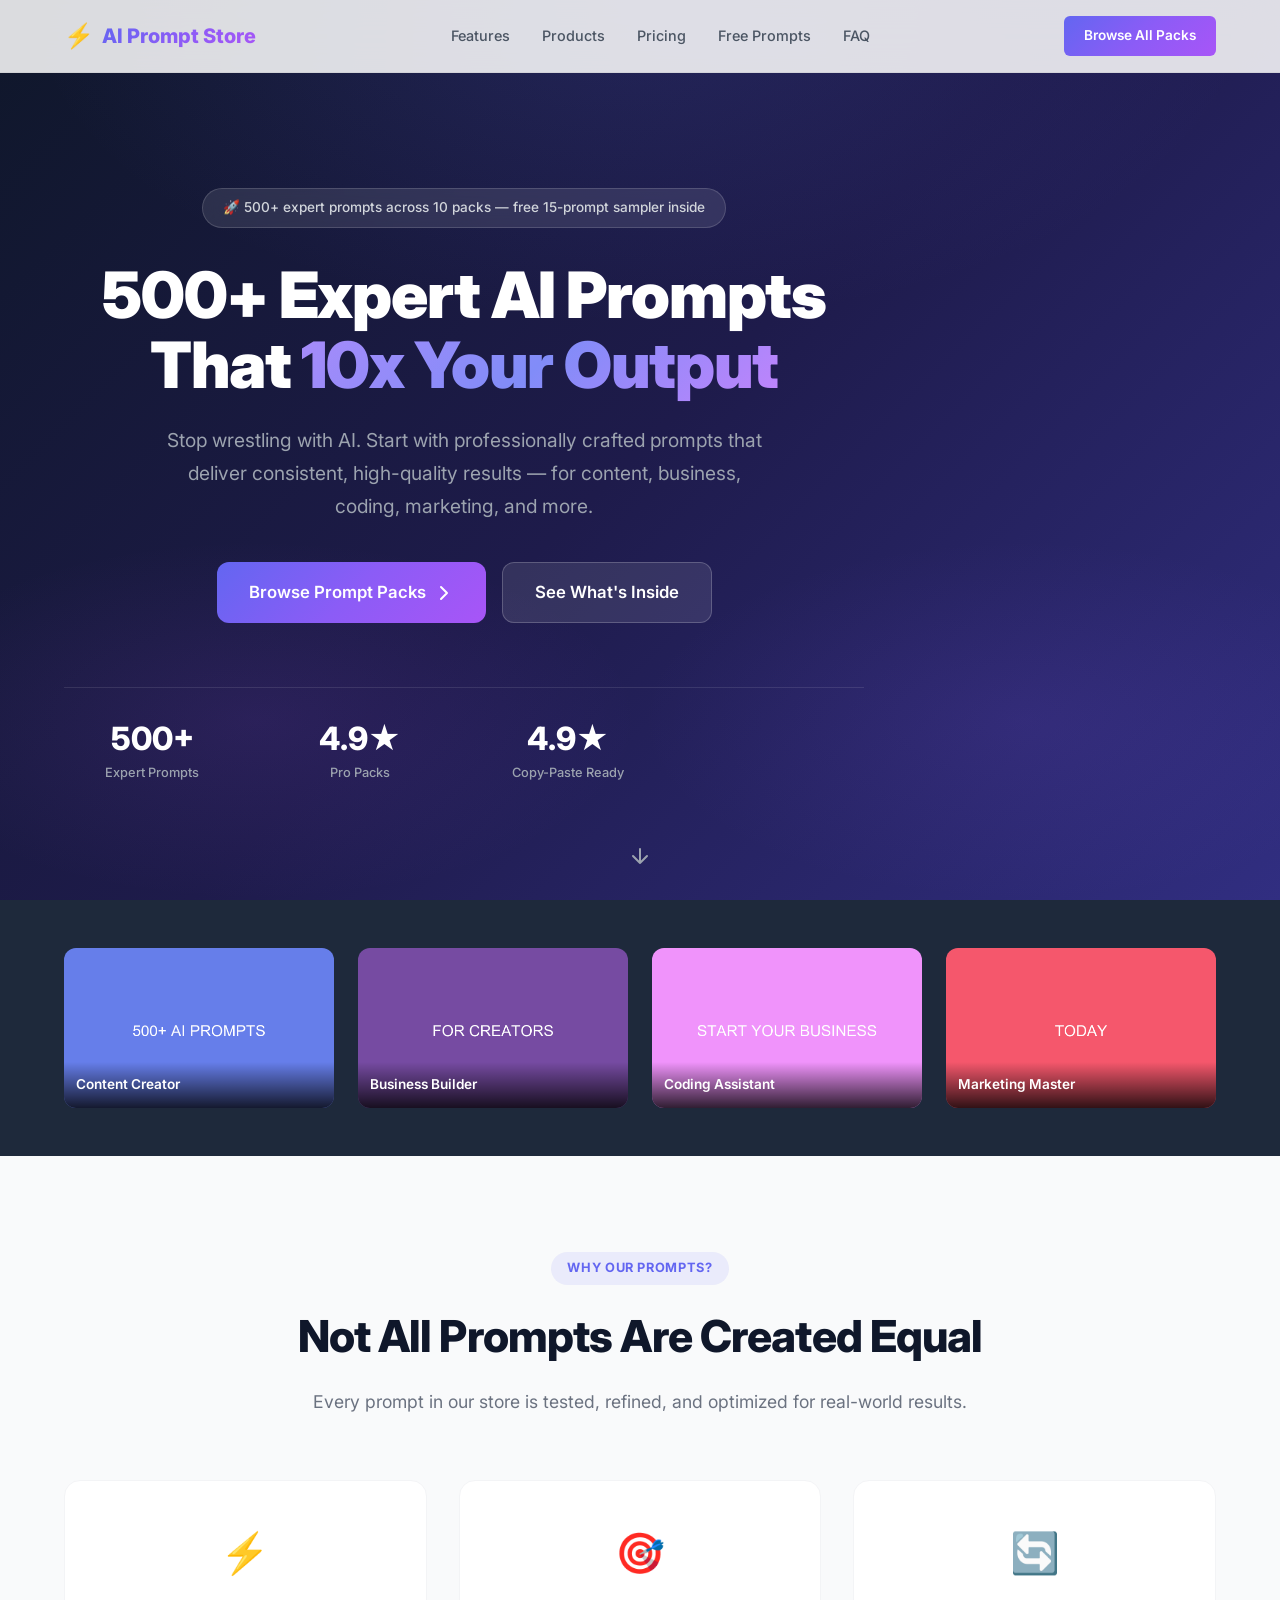
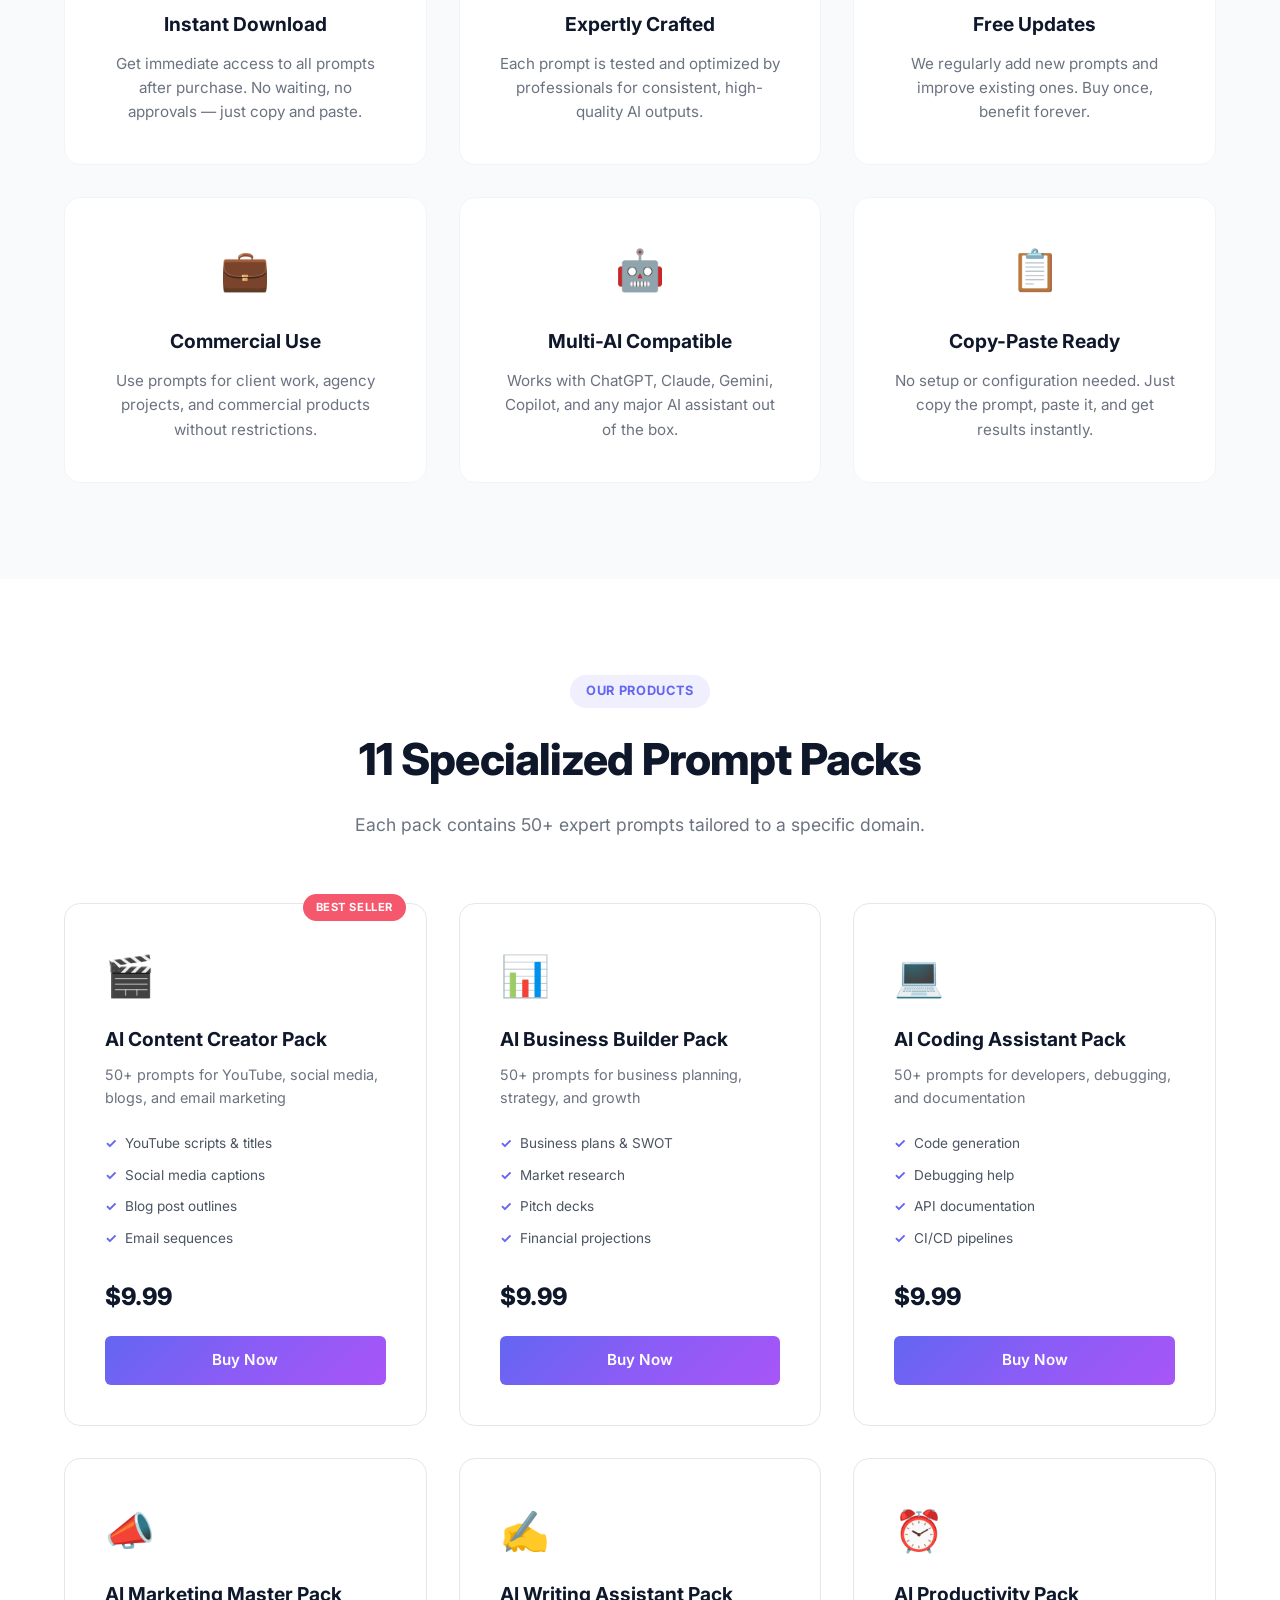
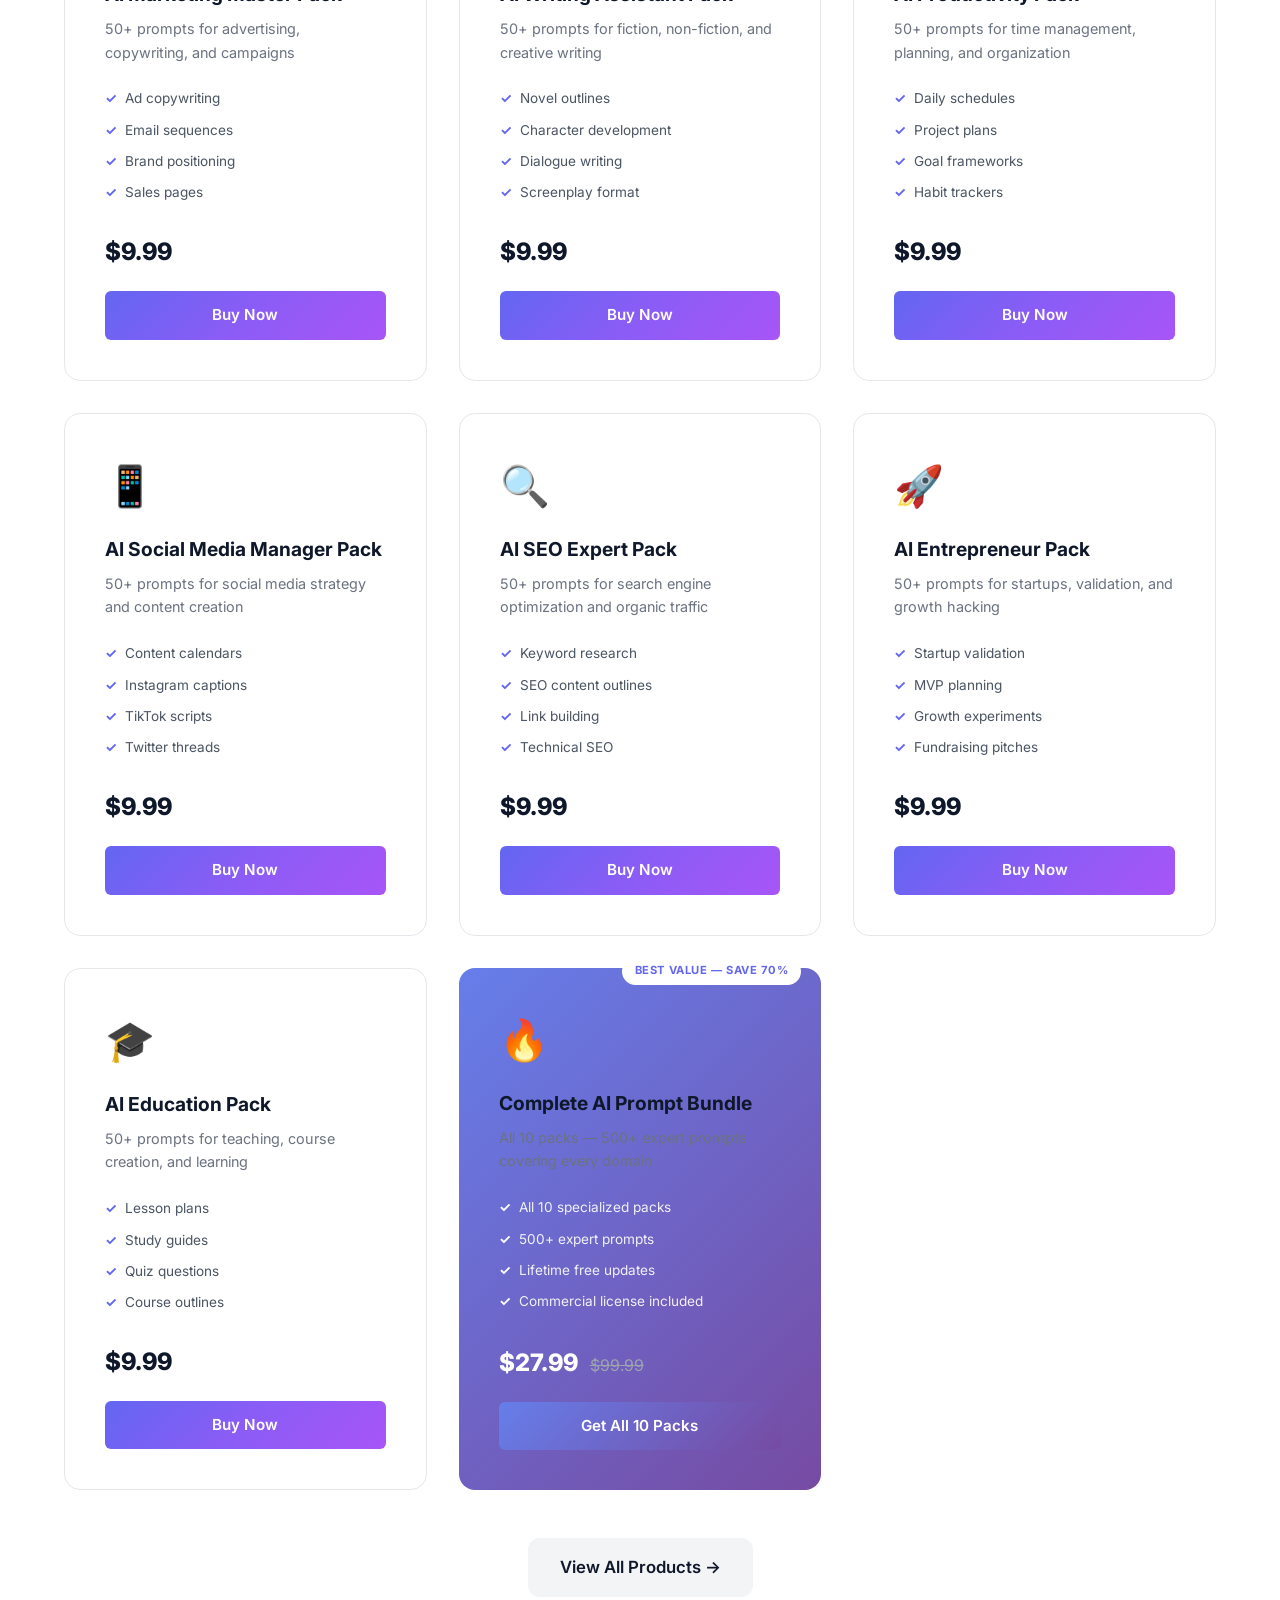
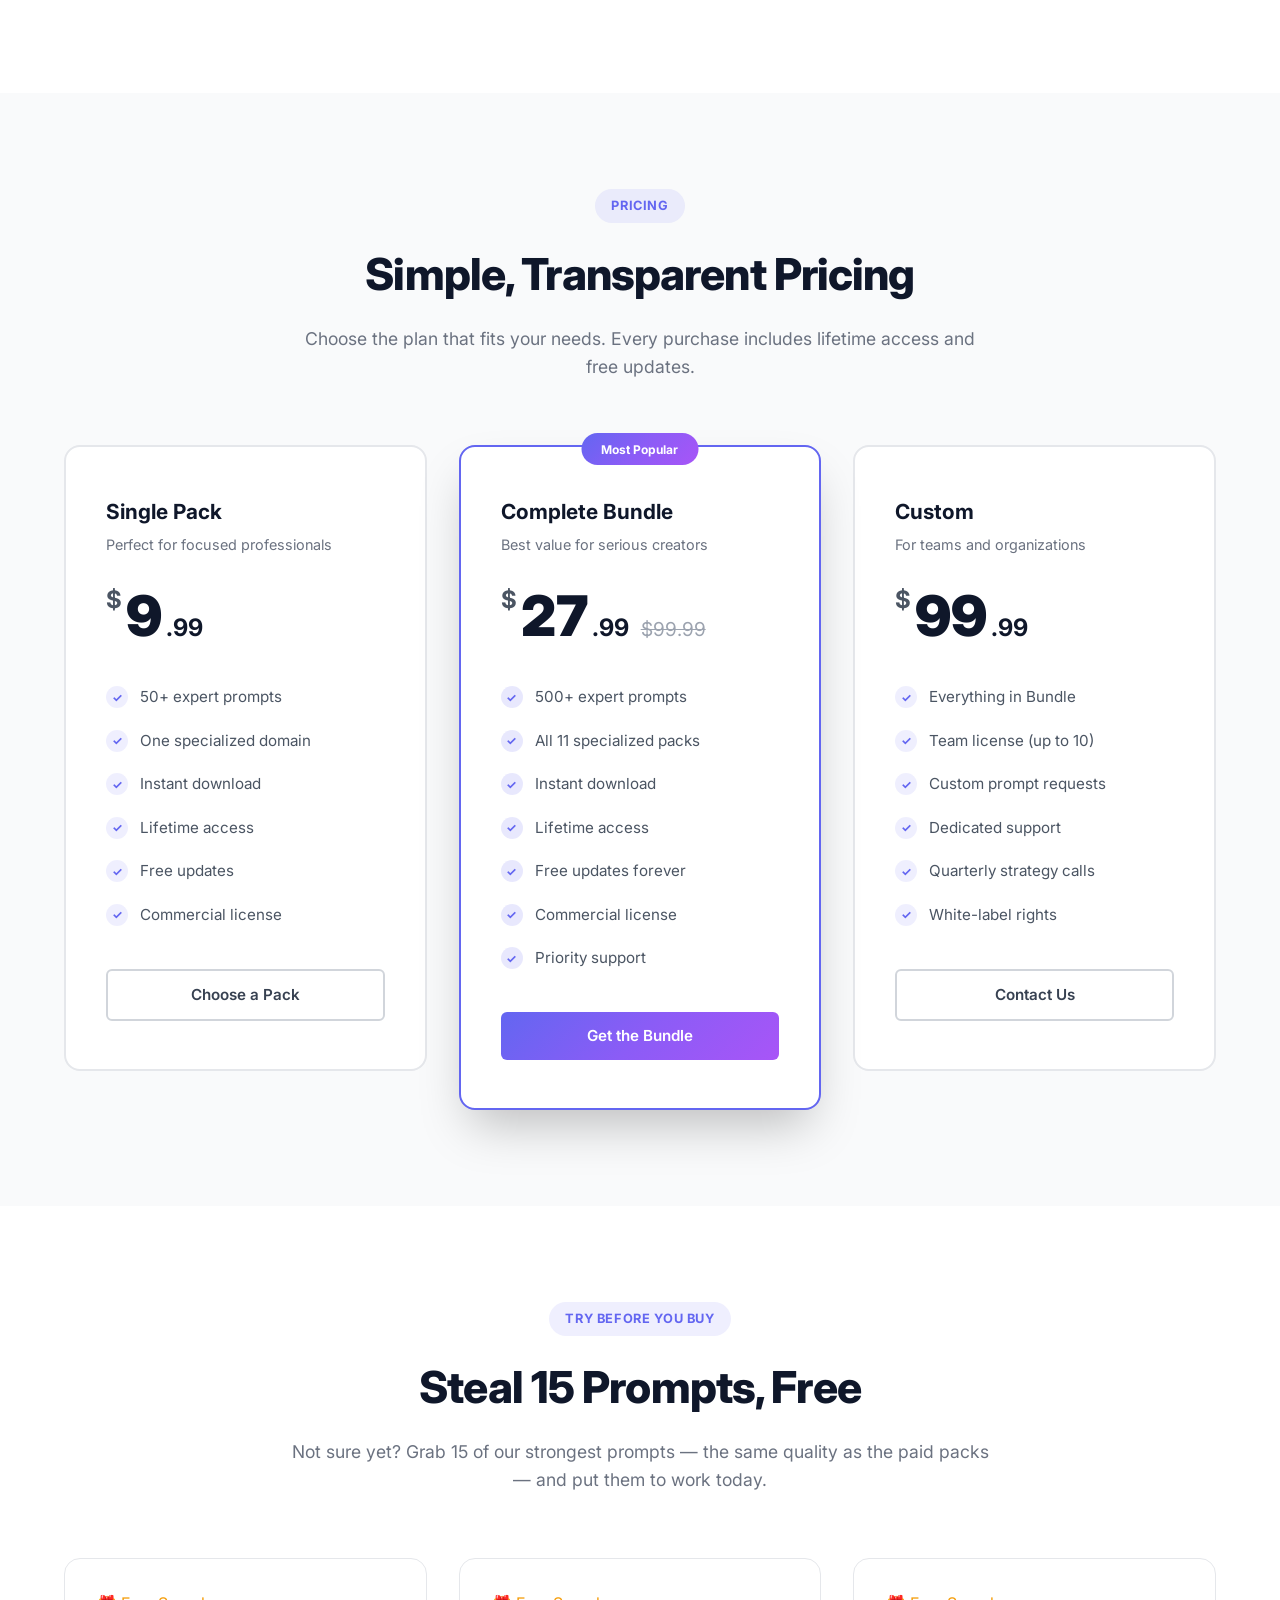
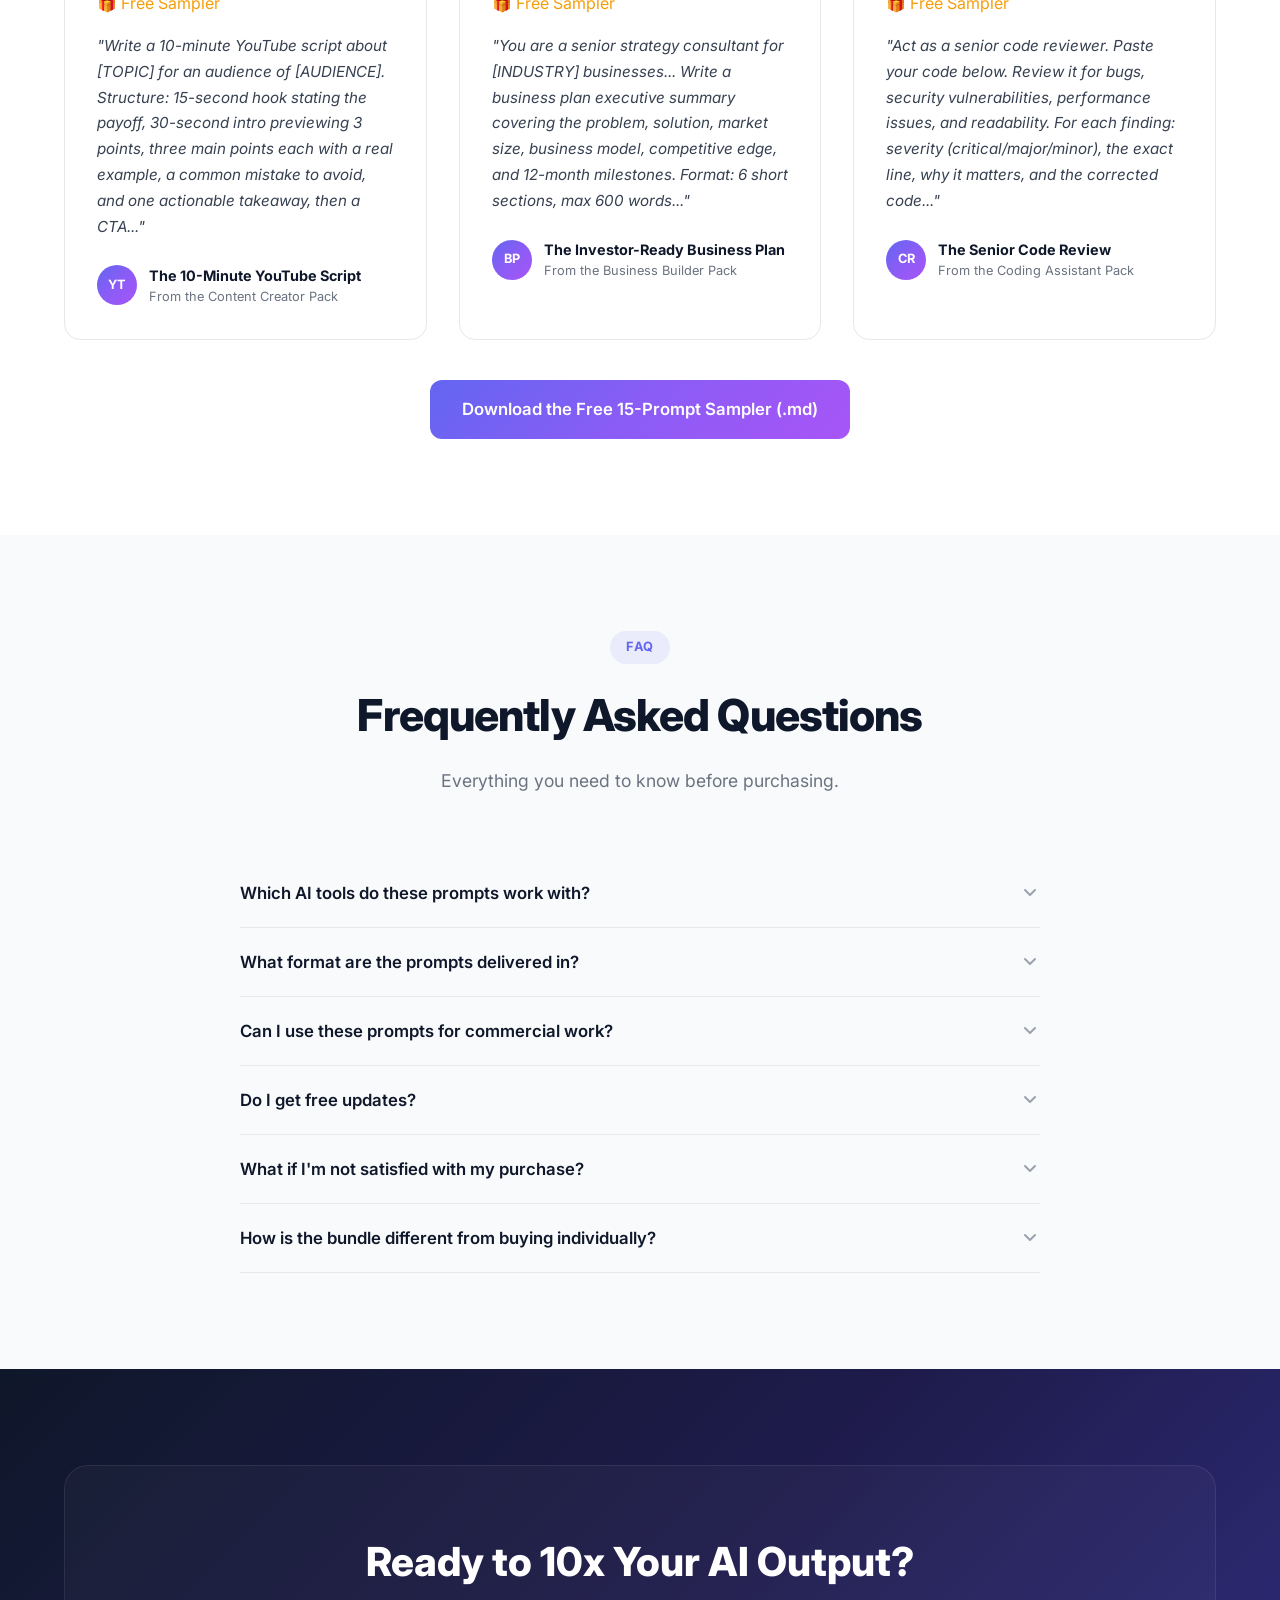
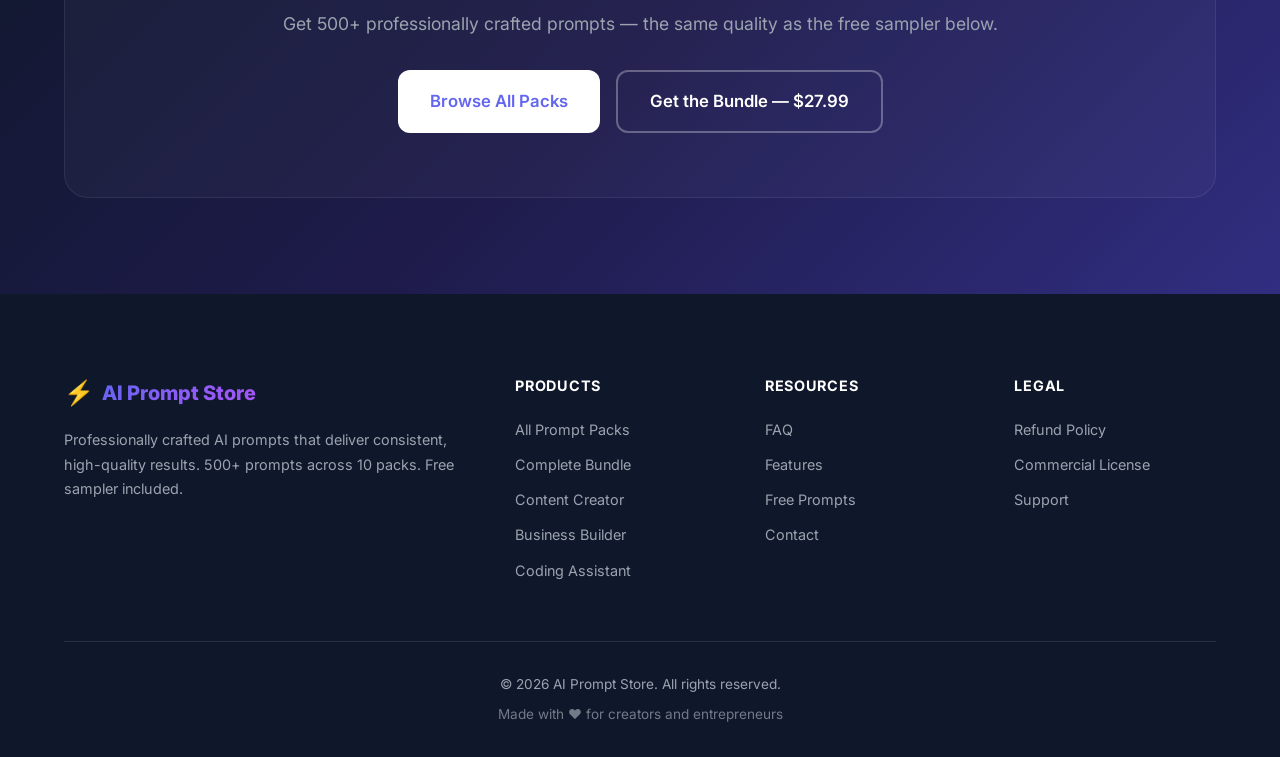
==== commit e0a890a1: "Replace fake testimonials/social proof with free-sampler section (honest marketing)" ====
--- a/index.html
+++ b/index.html
@@ -27,7 +27,7 @@
                     <li><a href="#features">Features</a></li>
                     <li><a href="#products">Products</a></li>
                     <li><a href="#pricing">Pricing</a></li>
-                    <li><a href="#testimonials">Reviews</a></li>
+                    <li><a href="#testimonials">Free Prompts</a></li>
                     <li><a href="#faq">FAQ</a></li>
                 </ul>
                 <a href="products.html" class="cta-nav">Browse All Packs</a>
@@ -45,7 +45,7 @@
         <div class="hero-bg"></div>
         <div class="container">
             <div class="hero-content">
-                <span class="hero-badge">🚀 Trusted by 2,500+ creators & professionals</span>
+                <span class="hero-badge">🚀 500+ expert prompts across 10 packs — free 15-prompt sampler inside</span>
                 <h1 class="hero-title">500+ Expert AI Prompts That <span class="gradient-text">10x Your Output</span></h1>
                 <p class="hero-subtitle">Stop wrestling with AI. Start with professionally crafted prompts that deliver consistent, high-quality results — for content, business, coding, marketing, and more.</p>
                 <div class="hero-cta">
@@ -61,16 +61,12 @@
                         <span class="stat-label">Expert Prompts</span>
                     </div>
                     <div class="stat">
-                        <span class="stat-number">11</span>
-                        <span class="stat-label">Specialized Packs</span>
+                        <span class="stat-number">10</span>
+                        <span class="stat-label">Pro Packs</span>
                     </div>
                     <div class="stat">
-                        <span class="stat-number">2,500+</span>
-                        <span class="stat-label">Happy Users</span>
-                    </div>
-                    <div class="stat">
-                        <span class="stat-number">4.9★</span>
-                        <span class="stat-label">Average Rating</span>
+                        <span class="stat-number">100%</span>
+                        <span class="stat-label">Copy-Paste Ready</span>
                     </div>
                 </div>
             </div>
@@ -425,82 +421,49 @@
     <section class="testimonials" id="testimonials">
         <div class="container">
             <div class="section-header">
-                <span class="section-badge">Testimonials</span>
-                <h2 class="section-title">Loved by Creators & Professionals</h2>
-                <p class="section-subtitle">Join thousands who've transformed their AI workflow.</p>
+                <span class="section-badge">Try Before You Buy</span>
+                <h2 class="section-title">Steal 15 Prompts, Free</h2>
+                <p class="section-subtitle">Not sure yet? Grab 15 of our strongest prompts — the same quality as the paid packs — and put them to work today.</p>
             </div>
             <div class="testimonials-grid">
                 <div class="testimonial-card">
-                    <div class="testimonial-stars">★★★★★</div>
-                    <p class="testimonial-text">"These prompts cut my content creation time in half. The YouTube scripts alone are worth 10x the price. Absolute game-changer for my channel."</p>
+                    <div class="testimonial-stars">🎁 Free Sampler</div>
+                    <p class="testimonial-text">"Write a 10-minute YouTube script about [TOPIC] for an audience of [AUDIENCE]. Structure: 15-second hook stating the payoff, 30-second intro previewing 3 points, three main points each with a real example, a common mistake to avoid, and one actionable takeaway, then a CTA..."</p>
                     <div class="testimonial-author">
-                        <div class="author-avatar">SK</div>
+                        <div class="author-avatar">YT</div>
                         <div class="author-info">
-                            <span class="author-name">Sarah K.</span>
-                            <span class="author-role">YouTuber, 50K subs</span>
+                            <span class="author-name">The 10-Minute YouTube Script</span>
+                            <span class="author-role">From the Content Creator Pack</span>
                         </div>
                     </div>
                 </div>
 
                 <div class="testimonial-card">
-                    <div class="testimonial-stars">★★★★★</div>
-                    <p class="testimonial-text">"As a developer, the coding assistant pack has saved me hours every week. The debugging prompts are incredibly well-structured."</p>
+                    <div class="testimonial-stars">🎁 Free Sampler</div>
+                    <p class="testimonial-text">"You are a senior strategy consultant for [INDUSTRY] businesses... Write a business plan executive summary covering the problem, solution, market size, business model, competitive edge, and 12-month milestones. Format: 6 short sections, max 600 words..."</p>
                     <div class="testimonial-author">
-                        <div class="author-avatar">MR</div>
+                        <div class="author-avatar">BP</div>
                         <div class="author-info">
-                            <span class="author-name">Marcus R.</span>
-                            <span class="author-role">Senior Developer</span>
+                            <span class="author-name">The Investor-Ready Business Plan</span>
+                            <span class="author-role">From the Business Builder Pack</span>
                         </div>
                     </div>
                 </div>
 
                 <div class="testimonial-card">
-                    <div class="testimonial-stars">★★★★★</div>
-                    <p class="testimonial-text">"I bought the bundle and it's the best $28 I've ever spent. Every prompt works perfectly with ChatGPT and Claude. Highly recommend!"</p>
+                    <div class="testimonial-stars">🎁 Free Sampler</div>
+                    <p class="testimonial-text">"Act as a senior code reviewer. Paste your code below. Review it for bugs, security vulnerabilities, performance issues, and readability. For each finding: severity (critical/major/minor), the exact line, why it matters, and the corrected code..."</p>
                     <div class="testimonial-author">
-                        <div class="author-avatar">JL</div>
+                        <div class="author-avatar">CR</div>
                         <div class="author-info">
-                            <span class="author-name">Jessica L.</span>
-                            <span class="author-role">Marketing Agency Owner</span>
+                            <span class="author-name">The Senior Code Review</span>
+                            <span class="author-role">From the Coding Assistant Pack</span>
                         </div>
                     </div>
                 </div>
-
-                <div class="testimonial-card">
-                    <div class="testimonial-stars">★★★★★</div>
-                    <p class="testimonial-text">"The SEO pack helped me rank on page 1 for competitive keywords within weeks. These prompts understand search intent perfectly."</p>
-                    <div class="testimonial-author">
-                        <div class="author-avatar">DP</div>
-                        <div class="author-info">
-                            <span class="author-name">David P.</span>
-                            <span class="author-role">SEO Consultant</span>
-                        </div>
-                    </div>
-                </div>
-
-                <div class="testimonial-card">
-                    <div class="testimonial-stars">★★★★★</div>
-                    <p class="testimonial-text">"Finally, prompts that actually work! No more guessing or iterating endlessly. Just copy, paste, and get professional results."</p>
-                    <div class="testimonial-author">
-                        <div class="author-avatar">AT</div>
-                        <div class="author-info">
-                            <span class="author-name">Anna T.</span>
-                            <span class="author-role">Freelance Writer</span>
-                        </div>
-                    </div>
-                </div>
-
-                <div class="testimonial-card">
-                    <div class="testimonial-stars">★★★★★</div>
-                    <p class="testimonial-text">"The business builder pack helped me create a complete business plan in one afternoon. Incredible value for entrepreneurs."</p>
-                    <div class="testimonial-author">
-                        <div class="author-avatar">RK</div>
-                        <div class="author-info">
-                            <span class="author-name">Raj K.</span>
-                            <span class="author-role">Startup Founder</span>
-                        </div>
-                    </div>
-                </div>
+            </div>
+            <div class="products-cta" style="margin-top:2.5rem;">
+                <a href="free-teaser.md" class="btn btn-primary btn-large" download>Download the Free 15-Prompt Sampler (.md)</a>
             </div>
         </div>
     </section>
@@ -582,7 +545,7 @@
         <div class="container">
             <div class="cta-box">
                 <h2>Ready to 10x Your AI Output?</h2>
-                <p>Join 2,500+ creators and professionals who've transformed their workflow with expert prompts.</p>
+                <p>Get 500+ professionally crafted prompts — the same quality as the free sampler below.</p>
                 <div class="cta-buttons">
                     <a href="products.html" class="btn btn-white btn-large">Browse All Packs</a>
                     <a href="https://abhishekanand31.gumroad.com/l/complete-ai-prompt-bundle" class="btn btn-white-outline btn-large" target="_blank" rel="noopener">Get the Bundle — $27.99</a>
@@ -600,7 +563,7 @@
                         <span class="logo-icon">⚡</span>
                         <span class="logo-text">AI Prompt Store</span>
                     </a>
-                    <p>Professionally crafted AI prompts that deliver consistent, high-quality results. Trusted by 2,500+ creators worldwide.</p>
+                    <p>Professionally crafted AI prompts that deliver consistent, high-quality results. 500+ prompts across 10 packs. Free sampler included.</p>
                 </div>
                 <div class="footer-links">
                     <h4>Products</h4>
@@ -617,7 +580,7 @@
                     <ul>
                         <li><a href="#faq">FAQ</a></li>
                         <li><a href="#features">Features</a></li>
-                        <li><a href="#testimonials">Testimonials</a></li>
+                        <li><a href="#testimonials">Free Prompts</a></li>
                         <li><a href="mailto:abhishekanand31@gmail.com">Contact</a></li>
                     </ul>
                 </div>
